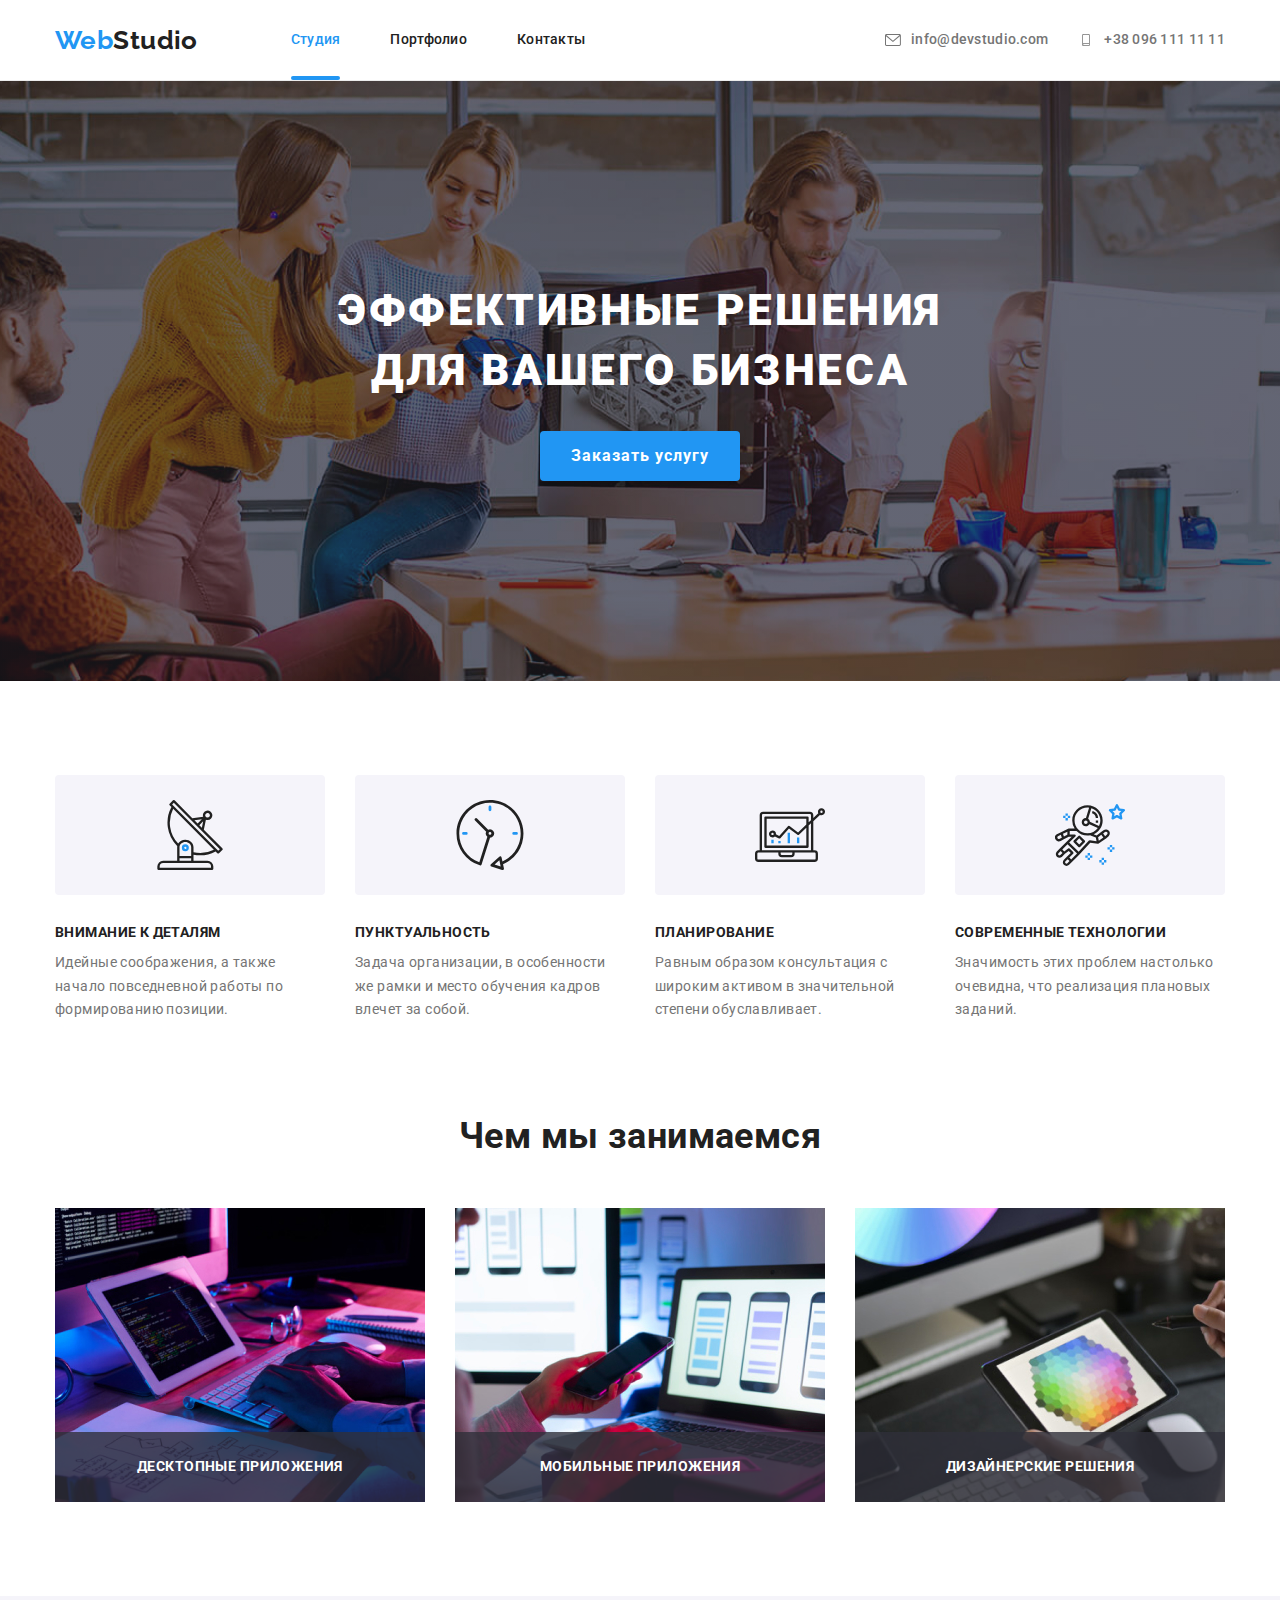
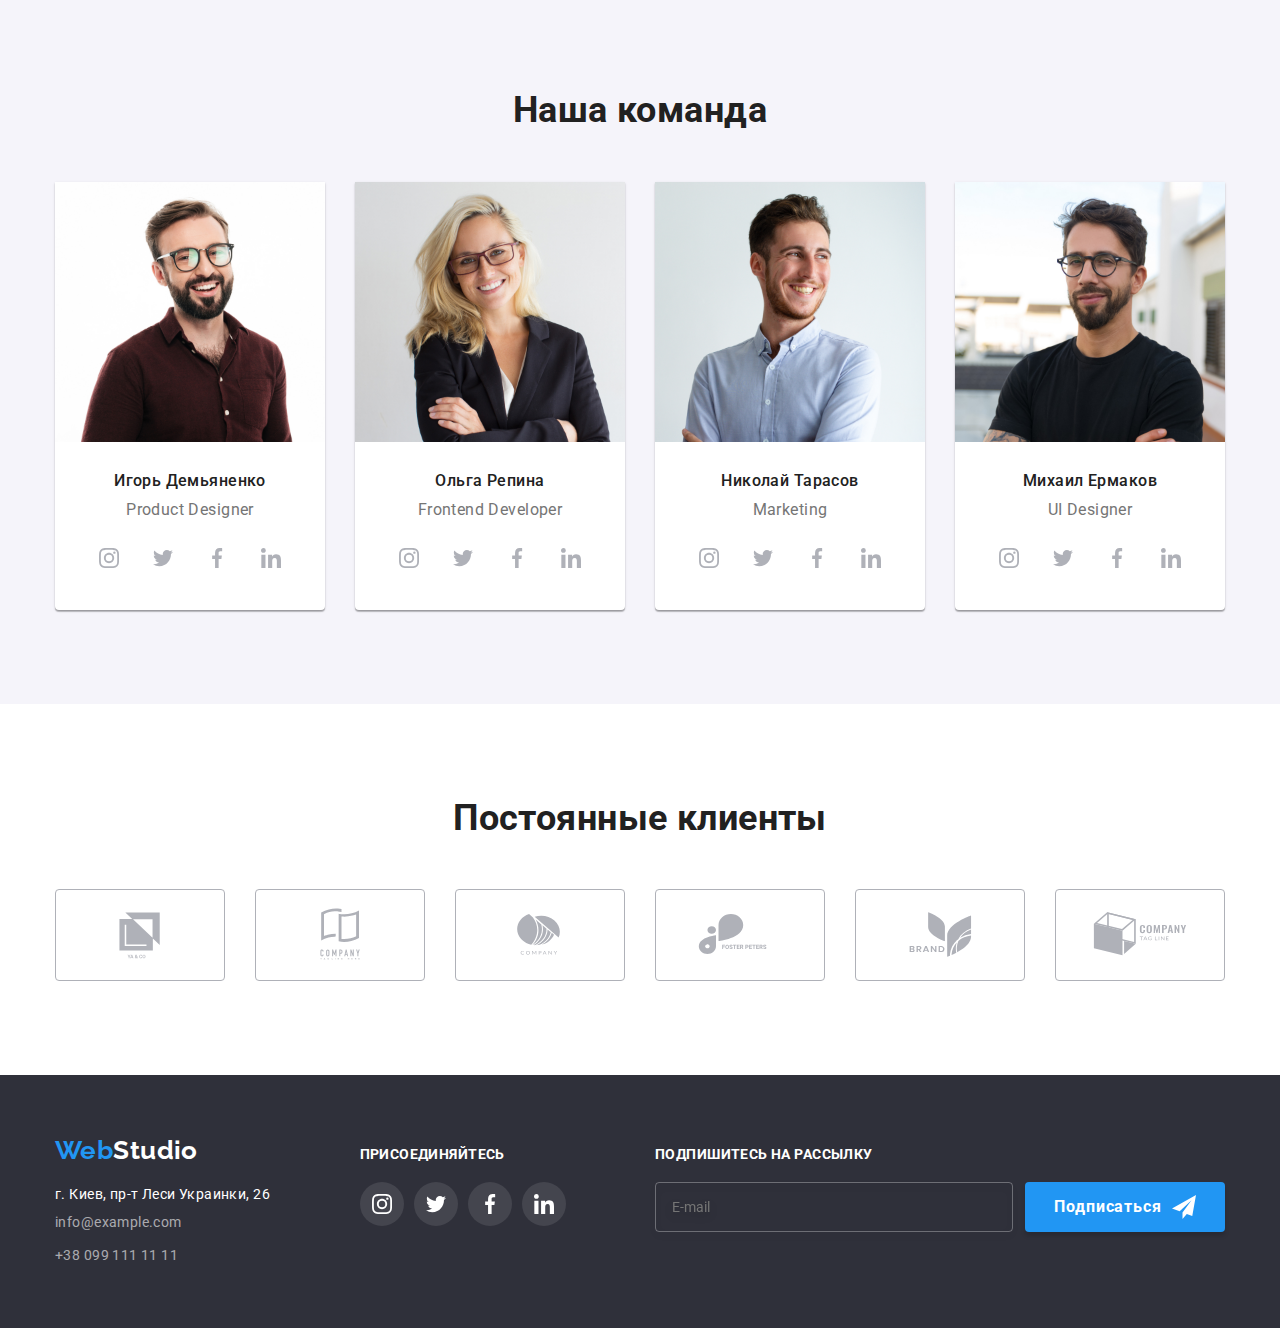
==== index.html @ 0038ec58 "Initial commit" ====
<!DOCTYPE html>
<html lang="ru">

<head>
    <!-- Служебная информация -->
    <meta charset="UTF-8" />
    <meta http-equiv="X-UA-Compatible" content="IE=edge" />
    <meta name="viewport" content="width=device-width, initial-scale=1.0" />
    <title>WebStudio</title>
    <!-- fonts start -->
    <link rel="preconnect" href="https://fonts.googleapis.com">
    <link rel="preconnect" href="https://fonts.gstatic.com" crossorigin>
    <link
        href="https://fonts.googleapis.com/css2?family=Raleway:wght@700&family=Roboto:wght@400;500;700;900&display=swap"
        rel="stylesheet">
    <!-- fonts end -->
    <!-- normalize start -->
    <link rel="stylesheet" href="https://cdn.jsdelivr.net/npm/modern-normalize@1.1.0/modern-normalize.min.css">
    <!-- normalize end -->
    <!-- custom styles start -->
    <link rel="stylesheet" href="./css/main.min.css">
    <!-- custom styles end -->
</head>

<body data-body>
    <!-- Содержание -->
    <header class="header">
        <div class="container header__container">
            <!-- Section Header -->
            <nav class="header__nav">
                <a class="logo logo--header link" href="./index.html"><span class="logo__color">Web</span>Studio</a>
                <ul class="header__list list">
                    <li class="header__item">
                        <a class="header__link link current__link" href="./index.html">Студия</a>
                    </li>
                    <li class="header__item">
                        <a class="header__link link" href="./portfolio.html">Портфолио</a>
                    </li>
                    <li class="header__item">
                        <a class="header__link link" href="">Контакты</a>
                    </li>
                </ul>
            </nav>
            <ul class="contact-header list">
                <li class="contact-header__item">
                    <a class="contact-header__link link" href="mailto:info@devstudio.com"><svg
                            class="contact-header__icon" width="16" height="12">
                            <use href="./images/icons.svg#icon-envelope"></use>
                        </svg>info@devstudio.com</a>
                </li>
                <li class="contact-header__item">

                    <a class="contact-header__link link" href="tel:+380961111111"><svg class="contact-header__icon"
                            width="16" height="12">
                            <use href="./images/icons.svg#icon-smartphone"></use>
                        </svg>+38 096 111 11 11</a>
                </li>
            </ul>
        </div>
    </header>
    <!-- Секция main -->
    <main>

        <!-- Секция orders -->
        <section class="orders">
            <div class="container containers__orders">
                <h1 class="orders__title">Эффективные решения для вашего бизнеса</h1>
                <button data-modal-open class="main__btn" type="button">Заказать услугу</button>
            </div>
        </section>

        <!-- Секция  peculiarities -->
        <section class="peculiarities">
            <div class="container">
                <h2 class="visually-hidden">Особенности</h2>
                <ul class="peculiarities__list list">
                    <li class="peculiarities__item">
                        <div class="peculiarities__icon">
                            <svg width="70" height="70">
                                <use href="./images/icons.svg#icon-antenna"></use>
                            </svg>
                        </div>
                        <h3 class="peculiarities__title">Внимание к деталям</h3>
                        <p class="peculiarities__text">
                            Идейные соображения, а также начало повседневной работы по формированию позиции.
                        </p>
                    </li>
                    <li class="peculiarities__item">
                        <div class="peculiarities__icon">
                            <svg width="70" height="70">
                                <use href="./images/icons.svg#icon-clock"></use>
                            </svg>
                        </div>
                        <h3 class="peculiarities__title">Пунктуальность</h3>
                        <p class="peculiarities__text">
                            Задача организации, в особенности же рамки и место обучения кадров влечет за собой.
                        </p>
                    </li>
                    <li class="peculiarities__item">
                        <div class="peculiarities__icon">
                            <svg width="70" height="70">
                                <use href="./images/icons.svg#icon-diagram"></use>
                            </svg>
                        </div>
                        <h3 class="peculiarities__title">Планирование</h3>
                        <p class="peculiarities__text">
                            Равным образом консультация с широким активом в значительной степени обуславливает.
                        </p>
                    </li>
                    <li class="peculiarities__item">
                        <div class="peculiarities__icon">
                            <svg width="70" height="70">
                                <use href="./images/icons.svg#icon-astronaut"></use>
                            </svg>
                        </div>
                        <h3 class="peculiarities__title">Современные технологии</h3>
                        <p class="peculiarities__text">
                            Значимость этих проблем настолько очевидна, что реализация плановых заданий.
                        </p>
                    </li>
                </ul>
            </div>
        </section>


        <!-- Секция about -->
        <section class="about">
            <div class="container">
                <h2 class="section__title">Чем мы занимаемся</h2>
                <ul class="about__list list card-set">
                    <li class="about__item card-set__item">
                        <img src="./images/our-work/img-1.jpg" alt="Ноутбук" width="370" height="294" />
                        <div class="about__overlay">
                            <p class="about__desk">Десктопные приложения</p>
                        </div>
                    </li>
                    <li class="about__item card-set__item">
                        <img src="./images/our-work/img-2.jpg" alt="Телефон" width="370" height="294" />
                        <div class="about__overlay">
                            <p class="about__desk">Мобильные приложения</p>
                        </div>
                    </li>
                    <li class="about__item card-set__item">
                        <img src="./images/our-work/img-3.jpg" alt="Планшет" width="370" height="294" />
                        <div class="about__overlay">
                            <p class="about__desk">Дизайнерские решения</p>
                        </div>
                    </li>
                </ul>
            </div>
        </section>


        <!-- Секция team -->
        <section class="team">
            <div class="container">
                <h2 class="section__title team__title">Наша команда</h2>
                <ul class="team__list list card-set">
                    <li class="team__item card-set__item">
                        <img src="./images/team/img-1.jpg" alt="Игорь Демьяненко" width="270" height="260" />
                        <div class="team__box">
                            <h3 class="team__name">Игорь Демьяненко</h3>
                            <p class="team__jobtitle">Product Designer</p>
                            <ul class="social list">
                                <li class="social__item">
                                    <a class=" social__link--light link" href="" target="_blank"
                                        rel="noopener noreferrer" aria-label="instagram">
                                        <svg class="social__icon" width="20" height="20">
                                            <use href="./images/icons.svg#icon-instagram"></use>
                                        </svg>
                                    </a>
                                </li>
                                <li>
                                    <a class="social__link--light link" href="" target="_blank"
                                        rel="noopener noreferrer" aria-label="twitter">
                                        <svg class="social__icon" width="20" height="20">
                                            <use href="./images/icons.svg#icon-twitter"></use>
                                        </svg>
                                    </a>
                                </li>
                                <li>
                                    <a class="social__link--light link" href="" target="_blank"
                                        rel="noopener noreferrer" aria-label="facebook">
                                        <svg class="social__icon" width="20" height="20">
                                            <use href="./images/icons.svg#icon-facebook"></use>
                                        </svg>
                                    </a>
                                </li>
                                <li>
                                    <a class="social__link--light link" href="" target="_blank"
                                        rel="noopener noreferrer" aria-label="linkedin">
                                        <svg class="social__icon" width="20" height="20">
                                            <use href="./images/icons.svg#icon-linkedin"></use>
                                        </svg>
                                    </a>
                                </li>
                            </ul>
                        </div>
                    </li>
                    <li class="team__item card-set__item">
                        <img src="./images/team/img-2.jpg" alt="Ольга Репина" width="270" height="260" />
                        <div class="team__box">
                            <h3 class="team__name">Ольга Репина</h3>
                            <p class="team__jobtitle">Frontend Developer</p>
                            <ul class="social list">
                                <li class="social__item">
                                    <a class=" social__link--light link" href="" target="_blank"
                                        rel="noopener noreferrer" aria-label="instagram">
                                        <svg class="social__icon" width="20" height="20">
                                            <use href="./images/icons.svg#icon-instagram"></use>
                                        </svg>
                                    </a>
                                </li>
                                <li>
                                    <a class="social__link--light link" href="" target="_blank"
                                        rel="noopener noreferrer" aria-label="twitter">
                                        <svg class="social__icon" width="20" height="20">
                                            <use href="./images/icons.svg#icon-twitter"></use>
                                        </svg>
                                    </a>
                                </li>
                                <li>
                                    <a class="social__link--light link" href="" target="_blank"
                                        rel="noopener noreferrer" aria-label="facebook">
                                        <svg class="social__icon" width="20" height="20">
                                            <use href="./images/icons.svg#icon-facebook"></use>
                                        </svg>
                                    </a>
                                </li>
                                <li>
                                    <a class="social__link--light link" href="" target="_blank"
                                        rel="noopener noreferrer" aria-label="linkedin">
                                        <svg class="social__icon" width="20" height="20">
                                            <use href="./images/icons.svg#icon-linkedin"></use>
                                        </svg>
                                    </a>
                                </li>
                            </ul>
                        </div>
                    </li>
                    <li class="team__item card-set__item">
                        <img src="./images/team/img-3.jpg" alt="Николай Тарасов" width="270" height="260" />
                        <div class="team__box">
                            <h3 class="team__name">Николай Тарасов</h3>
                            <p class="team__jobtitle">Marketing</p>
                            <ul class="social list">
                                <li class="social__item">
                                    <a class=" social__link--light link" href="" target="_blank"
                                        rel="noopener noreferrer" aria-label="instagram">
                                        <svg class="social__icon" width="20" height="20">
                                            <use href="./images/icons.svg#icon-instagram"></use>
                                        </svg>
                                    </a>
                                </li>
                                <li>
                                    <a class="social__link--light link" href="" target="_blank"
                                        rel="noopener noreferrer" aria-label="twitter">
                                        <svg class="social__icon" width="20" height="20">
                                            <use href="./images/icons.svg#icon-twitter"></use>
                                        </svg>
                                    </a>
                                </li>
                                <li>
                                    <a class="social__link--light link" href="" target="_blank"
                                        rel="noopener noreferrer" aria-label="facebook">
                                        <svg class="social__icon" width="20" height="20">
                                            <use href="./images/icons.svg#icon-facebook"></use>
                                        </svg>
                                    </a>
                                </li>
                                <li>
                                    <a class="social__link--light link" href="" target="_blank"
                                        rel="noopener noreferrer" aria-label="linkedin">
                                        <svg class="social__icon" width="20" height="20">
                                            <use href="./images/icons.svg#icon-linkedin"></use>
                                        </svg>
                                    </a>
                                </li>
                            </ul>
                        </div>
                    </li>
                    <li class="team__item card-set__item">
                        <img src="./images/team/img-4.jpg" alt="Михаил Ермаков" width="270" height="260" />
                        <div class="team__box">
                            <h3 class="team__name">Михаил Ермаков</h3>
                            <p class="team__jobtitle">UI Designer</p>
                            <ul class="social list">
                                <li class="social__item">
                                    <a class=" social__link--light link" href="" target="_blank"
                                        rel="noopener noreferrer" aria-label="instagram">
                                        <svg class="social__icon" width="20" height="20">
                                            <use href="./images/icons.svg#icon-instagram"></use>
                                        </svg>
                                    </a>
                                </li>
                                <li>
                                    <a class="social__link--light link" href="" target="_blank"
                                        rel="noopener noreferrer" aria-label="twitter">
                                        <svg class="social__icon" width="20" height="20">
                                            <use href="./images/icons.svg#icon-twitter"></use>
                                        </svg>
                                    </a>
                                </li>
                                <li>
                                    <a class="social__link--light link" href="" target="_blank"
                                        rel="noopener noreferrer" aria-label="facebook">
                                        <svg class="social__icon" width="20" height="20">
                                            <use href="./images/icons.svg#icon-facebook"></use>
                                        </svg>
                                    </a>
                                </li>
                                <li>
                                    <a class="social__link--light link" href="" target="_blank"
                                        rel="noopener noreferrer" aria-label="linkedin">
                                        <svg class="social__icon" width="20" height="20">
                                            <use href="./images/icons.svg#icon-linkedin"></use>
                                        </svg>
                                    </a>
                                </li>
                            </ul>
                        </div>
                    </li>
                </ul>
            </div>
        </section>

        <!-- Section clients -->
        <section class="clients">
            <div class="container">
                <h2 class="clients__title section__title">Постоянные клиенты</h2>
                <ul class="clients__list list">
                    <li class="clients__item">
                        <a class="clients__link link" href="" target="_blank" rel="noopener noreferrer"><svg
                                class="clients__icon" width="105" height="60">
                                <use href="./images/icons.svg#icon-logo-1"></use>
                            </svg></a>

                    </li>
                    <li class="clients__item">
                        <a class="clients__link link" href="" target="_blank" rel="noopener noreferrer"><svg
                                class="clients__icon" width="105" height="60">
                                <use href="./images/icons.svg#icon-logo-2"></use>
                            </svg></a>

                    </li>
                    <li class="clients__item">
                        <a class="clients__link link" href="" target="_blank" rel="noopener noreferrer"><svg
                                class="clients__icon" width="105" height="60">
                                <use href="./images/icons.svg#icon-logo-3"></use>
                            </svg></a>

                    </li>
                    <li class="clients__item">
                        <a class="clients__link link" href="" target="_blank" rel="noopener noreferrer"><svg
                                class="clients__icon" width="105" height="60">
                                <use href="./images/icons.svg#icon-logo-4"></use>
                            </svg></a>

                    </li>
                    <li class="clients__item">
                        <a class="clients__link link" href="" target="_blank" rel="noopener noreferrer"><svg
                                class="clients__icon" width="105" height="60">
                                <use href="./images/icons.svg#icon-logo-5"></use>
                            </svg></a>

                    </li>
                    <li class="clients__item">
                        <a class="clients__link link" href="" target="_blank" rel="noopener noreferrer"><svg
                                class="clients__icon" width="105" height="60">
                                <use href="./images/icons.svg#icon-logo-6"></use>
                            </svg></a>

                    </li>
                </ul>
            </div>
        </section>

    </main>

    <!-- Секция footer -->
    <footer class="footer">
        <div class="container footer-list">
            <div class="footer__item">
                <a class="logo logo--footer link" href="./index.html"><span class="logo__color">Web</span>Studio</a>
                <address>
                    <ul class="contacts-footer list">
                        <li class="contacts-footer__item">
                            <a class="contacts-footer__adress link" href="https://goo.gl/maps/JT7rUwHt8HWeVjt79"
                                target="_blank" rel="noopener noreferrer">г.
                                Киев, пр-т Леси
                                Украинки, 26</a>
                        </li>
                        <li class="contacts-footer__item">
                            <a class="contacts-footer__link link" href="mailto:info@example.com">info@example.com</a>
                        </li>
                        <li class="contacts-footer__item">
                            <a class="contacts-footer__link link" href="tel:+380991111111">+38 099 111 11 11</a>
                        </li>
                    </ul>
                </address>
            </div>
            <div class="connect">
                <h2 class="footer__title">присоединяйтесь</h2>
                <ul class="social list">
                    <li class="social__item">
                        <a class="social__link--dark link" href="" target="_blank" rel="noopener noreferrer"
                            aria-label="instagram">
                            <svg class="social__icon" width="20" height="20">
                                <use href="./images/icons.svg#icon-instagram"></use>
                            </svg>
                        </a>
                    </li>
                    <li class="social__item">
                        <a class="social__link--dark link" href="" target="_blank" rel="noopener noreferrer"
                            aria-label="instagram">
                            <svg class="social__icon" width="20" height="20">
                                <use href="./images/icons.svg#icon-twitter"></use>
                            </svg>
                        </a>
                    </li>
                    <li class="social__item">
                        <a class="social__link--dark link" href="" target="_blank" rel="noopener noreferrer"
                            aria-label="instagram">
                            <svg class="social__icon" width="20" height="20">
                                <use href="./images/icons.svg#icon-facebook"></use>
                            </svg>
                        </a>
                    </li>
                    <li class="social__item">
                        <a class="social__link--dark link" href="" target="_blank" rel="noopener noreferrer"
                            aria-label="instagram">
                            <svg class="social__icon" width="20" height="20">
                                <use href="./images/icons.svg#icon-linkedin"></use>
                            </svg>
                        </a>
                    </li>
                </ul>
            </div>
            <div class="subscription">
                <h2 class="footer__title">Подпишитесь на рассылку</h2>
                <form class="subscription__item">
                    <input class="subscription__mail" type="email" name="email" placeholder="E-mail" />
                    <button class="main__btn" type="submit">Подписаться
                        <svg class="social__icon" width="24" height="24">
                            <use href="./images/icons.svg#icon-tg"></use>
                        </svg>
                    </button>
                </form>
            </div>
        </div>
    </footer>

    <!-- Modal window -->
    <div class="backdrop is-hidden" data-modal>
        <div class="modal">
            <button class="modal__btn--close" type="button" data-modal-close>
                <svg width="11" height="11">
                    <use href="./images/icons.svg#icon-close-black"></use>
                </svg>
            </button>
            <div class="modal__registr">
                <strong class="modal__strong">Оставьте свои данные, мы вам перезвоним</strong>
                <form class="modal__form">
                    <label class="modal__label">
                        <span class="modal__text">Имя</span>
                        <input class="modal__input" type=" text" name="username">
                        <svg class="modal__icon" width="18" height="18">
                            <use href="./images/icons.svg#icon-modal-person"></use>
                        </svg>
                    </label>
                    <label class="modal__label">
                        <span class="modal__text">Телефон</span>
                        <input class="modal__input" type="tel" name="phone_number" />
                        <svg class="modal__icon" width="18" height="18">
                            <use href="./images/icons.svg#icon-modal-tel"></use>
                        </svg>
                    </label>
                    <label class="modal__label">
                        <span class="modal__text">Почта</span>
                        <input class="modal__input" type="email" name="mail">
                        <svg class="modal__icon" width="18" height="18">
                            <use href="./images/icons.svg#icon-modal-email"></use>
                        </svg>
                    </label>
                    <label class="modal__label ">
                        <span class="modal__text">Комментарий</span>
                        <textarea class="modal__textarea" name="feedback" rows="7"
                            placeholder="Введите текст"></textarea>
                    </label>
                    <label class="checkbox">
                        <input class="checkbox__item visually-hidden" type="checkbox" name="user-agreement">
                        <span class="checkbox__custom">
                            <svg class="checkbox__icon" width="11" height="8">
                                <use href="./images/icons.svg#icon-check"></use>
                            </svg>
                        </span>
                        <span class="checkbox__text">Соглашаюсь с рассылкой и принимаю <a class="checkbox-agreement"
                                href="">Условия
                                договора</a></span>
                    </label>
                    <button class="main__btn--send main__btn" type="submit">Отправить</button>
                </form>

            </div>
        </div>


    </div>
    <script src="./js/modal.js"></script>
</body>

</html>
---- css/main.min.css ----
:root{--main-font: "Roboto";--secondary-font: "Raleway";--accent-txt-cl: #2196f3;--main-light-theme: #212121;--second-light-theme: #757575;--main-dark-theme: #ffffff;--btn-change: #188ce8;--bg-buttons: #afb1b8;--items: 3;--indent: 30px;--anim-slow: 250ms cubic-bezier(0.4, 0, 0.2, 1)}.projects,.clients,.team,.about,.peculiarities,.orders{padding:94px 0}body{font-family:var(--main-font),sans-serif;font-size:14px;color:var(--main-light-theme);background-color:var(--main-dark-theme);letter-spacing:.03em}body.no-scroll{overflow:hidden}h1,h2,h3,h4,p{margin:0}img{display:block;max-width:100%;height:auto}.link{text-decoration:none;color:currentColor}.list{list-style:none;margin:0;padding:0}.card-set{display:-webkit-box;display:-ms-flexbox;display:flex;-ms-flex-wrap:wrap;flex-wrap:wrap;margin:calc(-1*var(--indent)/2)}.card-set__item{-ms-flex-preferred-size:calc(100% - var(--indent) * var(--items))/var(--items);flex-basis:calc(100% - var(--indent) * var(--items))/var(--items);margin:calc(var(--indent)/2)}.section{padding:94px 0}.container{width:1200px;padding-left:15px;padding-right:15px;margin-right:auto;margin-left:auto}.main__btn{display:-webkit-box;display:-ms-flexbox;display:flex;-webkit-box-align:center;-ms-flex-align:center;align-items:center;-webkit-box-pack:center;-ms-flex-pack:center;justify-content:center;gap:10px;width:200px;height:50px;font-weight:700;font-size:16px;line-height:1.88;letter-spacing:.06em;color:var(--main-dark-theme);background-color:var(--accent-txt-cl);-webkit-box-shadow:0px 4px 4px rgba(0,0,0,.15);box-shadow:0px 4px 4px rgba(0,0,0,.15);border-radius:4px;cursor:pointer;border:none;-webkit-transition:background-color var(--anim-slow);transition:background-color var(--anim-slow)}.main__btn:hover,.main__btn:focus{background-color:var(--btn-change)}.main__btn--send{margin-left:auto;margin-right:auto}.modal__btn--close{position:absolute;display:-webkit-box;display:-ms-flexbox;display:flex;-webkit-box-align:center;-ms-flex-align:center;align-items:center;-webkit-box-pack:center;-ms-flex-pack:center;justify-content:center;top:8px;right:8px;width:30px;height:30px;border-radius:50%;border:1px solid rgba(0,0,0,.1);background-color:var(--main-dark-theme);cursor:pointer}.modal__btn--close:hover,.modal__btn--close:focus{fill:var(--btn-change)}.buttons__list{display:-webkit-box;display:-ms-flexbox;display:flex;-webkit-box-pack:center;-ms-flex-pack:center;justify-content:center;margin-bottom:50px}.buttons__item{margin-right:8px}.filters__btn{font-family:inherit;font-weight:500;font-size:16px;line-height:1.62;text-align:center;color:var(--main-light-theme);background-color:#f5f4fa;border-radius:4px;border:none;cursor:pointer;padding:6px 22px;-webkit-transition:color var(--anim-slow),background-color var(--anim-slow),drop-shadow var(--anim-slow);transition:color var(--anim-slow),background-color var(--anim-slow),drop-shadow var(--anim-slow)}.filters__btn:active{background-color:var(--main-dark-theme)}.filters__btn:hover,.filters__btn:focus{color:var(--main-dark-theme);background-color:var(--accent-txt-cl);-webkit-filter:drop-shadow(0px 4px 4px rgba(0, 0, 0, 0.25));filter:drop-shadow(0px 4px 4px rgba(0, 0, 0, 0.25))}.filters__btn.active{color:var(--main-dark-theme);background-color:var(--accent-txt-cl);-webkit-filter:drop-shadow(0px 4px 4px rgba(0, 0, 0, 0.25));filter:drop-shadow(0px 4px 4px rgba(0, 0, 0, 0.25))}.filters__btn:current{color:var(--main-dark-theme)}.social{display:-webkit-box;display:-ms-flexbox;display:flex;-webkit-box-align:center;-ms-flex-align:center;align-items:center;-webkit-box-pack:center;-ms-flex-pack:center;justify-content:center;gap:10px}.social__link--light{display:-webkit-box;display:-ms-flexbox;display:flex;-webkit-box-align:center;-ms-flex-align:center;align-items:center;-webkit-box-pack:center;-ms-flex-pack:center;justify-content:center;width:44px;height:44px;background-color:var(--main-dark-theme);border-radius:50%;color:var(--bg-buttons);-webkit-transition:color var(--anim-slow),background-color var(--anim-slow);transition:color var(--anim-slow),background-color var(--anim-slow)}.social__link--dark{display:-webkit-box;display:-ms-flexbox;display:flex;-webkit-box-align:center;-ms-flex-align:center;align-items:center;-webkit-box-pack:center;-ms-flex-pack:center;justify-content:center;width:44px;height:44px;background-color:rgba(255,255,255,.1);border-radius:50%;color:var(--main-dark-theme);-webkit-transition:background-color var(--anim-slow);transition:background-color var(--anim-slow)}.social__link--light:hover,.social__link--light:focus{color:var(--main-dark-theme);background-color:var(--btn-change)}.social__link--dark:hover,.social__link--dark:focus{background-color:var(--btn-change)}.social__icon{fill:currentColor}.section__title{font-size:36px;line-height:1.16;text-align:center;color:var(--main-light-theme);margin-bottom:50px}.visually-hidden{position:absolute;width:1px;height:1px;margin:-1px;border:0;padding:0;white-space:nowrap;-webkit-clip-path:inset(100%);clip-path:inset(100%);clip:rect(0 0 0 0);overflow:hidden}.logo{font-family:var(--secondary-font);font-weight:700;font-size:26px;line-height:1.19}.logo--header{color:var(--main-light-theme);margin-right:93px}.logo--footer{color:var(--main-dark-theme);margin-bottom:20px;display:block}.logo__color{color:var(--accent-txt-cl)}.backdrop{position:fixed;top:0;left:0;width:100%;height:100%;background-color:rgba(0,0,0,.2);opacity:1;visibility:visible;pointer-events:initial;-webkit-transition:opacity var(--anim-slow),visibility var(--anim-slow);transition:opacity var(--anim-slow),visibility var(--anim-slow)}.backdrop.is-hidden{opacity:0;visibility:hidden;pointer-events:none}.modal{position:absolute;top:50%;left:50%;-webkit-transform:translate(-50%, -50%);transform:translate(-50%, -50%);width:528px;height:581px;padding:40px 40px;background-color:var(--main-dark-theme);-webkit-box-shadow:0px 1px 3px rgba(0,0,0,.12),0px 1px 1px rgba(0,0,0,.14),0px 2px 1px rgba(0,0,0,.2);box-shadow:0px 1px 3px rgba(0,0,0,.12),0px 1px 1px rgba(0,0,0,.14),0px 2px 1px rgba(0,0,0,.2);border-radius:4px}.modal__strong{font-weight:700;font-size:20px;line-height:23px;text-align:center;color:var(--main-light-theme);margin-bottom:12px}.modal__registr{display:-webkit-box;display:-ms-flexbox;display:flex;-webkit-box-orient:vertical;-webkit-box-direction:normal;-ms-flex-direction:column;flex-direction:column}.modal__label{display:-webkit-box;display:-ms-flexbox;display:flex;-webkit-box-orient:vertical;-webkit-box-direction:normal;-ms-flex-direction:column;flex-direction:column;gap:4px}.modal__label:not(:last-child){margin-bottom:10px}.modal__text{font-size:12px;line-height:1.1666666667;letter-spacing:.01em;color:#757575}.modal__input{position:relative;border:1px solid rgba(33,33,33,.2);border-radius:4px;height:40px;padding-left:42px;cursor:pointer}.modal__input:focus,.modal__textarea:focus{outline:1px solid var(--btn-change)}.modal__input:focus+.modal__icon{fill:var(--btn-change)}.modal__icon{position:absolute;margin-top:29px;margin-left:12px}.modal__textarea{padding:12px 16px;font-weight:400;font-size:12px;line-height:1.1666666667;letter-spacing:.01em;border:1px solid rgba(33,33,33,.2);border-radius:4px;resize:none;cursor:pointer}.modal__textarea::-webkit-input-placeholder{color:rgba(117,117,117,.5)}.modal__textarea::-moz-placeholder{color:rgba(117,117,117,.5)}.modal__textarea:-ms-input-placeholder{color:rgba(117,117,117,.5)}.modal__textarea::-ms-input-placeholder{color:rgba(117,117,117,.5)}.modal__textarea::placeholder{color:rgba(117,117,117,.5)}.checkbox{display:-webkit-box;display:-ms-flexbox;display:flex;-webkit-box-align:center;-ms-flex-align:center;align-items:center;-webkit-box-pack:center;-ms-flex-pack:center;justify-content:center;gap:7px;margin-bottom:30px;cursor:pointer}.checkbox__item:checked+.checkbox__custom{background-color:var(--btn-change);background:#2196f3;border:2px solid #2196f3;-webkit-transition:background-color var(--anim-slow);transition:background-color var(--anim-slow)}.checkbox__custom{display:-webkit-inline-box;display:-ms-inline-flexbox;display:inline-flex;-webkit-box-align:center;-ms-flex-align:center;align-items:center;-webkit-box-pack:center;-ms-flex-pack:center;justify-content:center;width:16px;height:15px;border:2px solid #212121;border-radius:2px}.checkbox__icon{fill:var(--main-dark-theme)}.checkbox__text{font-size:14px;line-height:1.71;color:var(--second-light-theme)}.checkbox-agreement{color:var(--accent-txt-cl)}.header{-webkit-box-sizing:border-box;box-sizing:border-box;border-bottom:1px solid #ececec}.header__nav{display:-webkit-box;display:-ms-flexbox;display:flex;-webkit-box-align:center;-ms-flex-align:center;align-items:center}.header__list{display:-webkit-box;display:-ms-flexbox;display:flex}.header__container{display:-webkit-box;display:-ms-flexbox;display:flex;-webkit-box-align:center;-ms-flex-align:center;align-items:center}.header__item:not(:last-child){margin-right:50px}.header__link{display:block;padding-top:32px;padding-bottom:32px;font-weight:500;font-size:14px;line-height:1.14;letter-spacing:.02em;color:var(--main-light-theme);-webkit-transition:color var(--anim-slow);transition:color var(--anim-slow)}.header__link:hover,.header__link:focus{color:var(--accent-txt-cl)}.current__link{position:relative;display:-webkit-box;display:-ms-flexbox;display:flex;-webkit-box-align:center;-ms-flex-align:center;align-items:center;color:var(--accent-txt-cl)}.current__link::after{content:"";position:absolute;bottom:0;left:0;width:100%;height:4px;display:inline-block;margin-right:10px;color:var(--accent-txt-cl);background-color:var(--accent-txt-cl);border-radius:2px}.contact-header{display:-webkit-box;display:-ms-flexbox;display:flex;margin-left:auto}.contact-header__item{font-weight:500;font-size:14px;line-height:1.14;letter-spacing:.02em}.contact-header__item:not(:last-child){margin-right:30px}.contact-header__link{display:-webkit-box;display:-ms-flexbox;display:flex;-webkit-box-align:center;-ms-flex-align:center;align-items:center;color:var(--second-light-theme);-webkit-transition:color var(--anim-slow);transition:color var(--anim-slow)}.contact-header__link:hover,.contact-header__link:focus{color:var(--accent-txt-cl)}.contact-header__icon{fill:currentColor;margin-right:10px}.orders{max-width:1600px;margin-left:auto;margin-right:auto;background-image:-webkit-gradient(linear, left top, right top, from(rgba(47, 48, 58, 0.4)), to(rgba(47, 48, 58, 0.4))),url(../images/orders/orders-bg.jpg);background-image:linear-gradient(to right, rgba(47, 48, 58, 0.4), rgba(47, 48, 58, 0.4)),url(../images/orders/orders-bg.jpg);background-repeat:no-repeat;background-position:center;background-size:cover;background-color:rgba(47,48,58,.4);padding:200px 0;text-align:center}.orders__title{width:696px;margin-bottom:30px;margin-right:auto;margin-left:auto;font-weight:900;font-size:44px;line-height:1.36;text-align:center;letter-spacing:.06em;text-transform:uppercase;color:var(--main-dark-theme)}.containers__orders{display:-webkit-box;display:-ms-flexbox;display:flex;-webkit-box-orient:vertical;-webkit-box-direction:normal;-ms-flex-direction:column;flex-direction:column;-webkit-box-align:center;-ms-flex-align:center;align-items:center}.peculiarities__list{display:-webkit-box;display:-ms-flexbox;display:flex;-webkit-box-align:center;-ms-flex-align:center;align-items:center}.peculiarities__item{width:270px}.peculiarities__item:not(:last-child){margin-right:30px}.peculiarities__icon{display:-webkit-box;display:-ms-flexbox;display:flex;-webkit-box-align:center;-ms-flex-align:center;align-items:center;-webkit-box-pack:center;-ms-flex-pack:center;justify-content:center;margin-bottom:30px;height:120px;background-color:#f5f4fa;border-radius:4px}.peculiarities__title{margin-bottom:10px;font-weight:700;font-size:14px;line-height:1.14;text-transform:uppercase;color:var(--main-light-theme)}.peculiarities__text{font-size:14px;line-height:1.71;color:var(--second-light-theme)}.about{padding-top:0}.about__item{position:relative}.about__overlay{width:100%;position:absolute;bottom:0;left:0;display:-webkit-box;display:-ms-flexbox;display:flex;-webkit-box-pack:center;-ms-flex-pack:center;justify-content:center;background-color:rgba(47,48,58,.8)}.about__desk{padding:27px 82px;font-weight:700;line-height:1.14;text-transform:uppercase;color:var(--main-dark-theme)}.team{background-color:#f5f4fa}.team__title{margin-bottom:50px}.team__item{background-color:var(--main-dark-theme);-webkit-box-shadow:0px 1px 3px rgba(0,0,0,.12),0px 1px 1px rgba(0,0,0,.14),0px 2px 1px rgba(0,0,0,.2);box-shadow:0px 1px 3px rgba(0,0,0,.12),0px 1px 1px rgba(0,0,0,.14),0px 2px 1px rgba(0,0,0,.2);border-radius:0px 0px 4px 4px}.team__box{padding:30px 0}.team__name{font-weight:500;font-size:16px;line-height:1.18;text-align:center;color:var(--main-light-theme);margin-bottom:10px}.team__jobtitle{font-size:16px;line-height:1.18;text-align:center;color:var(--second-light-theme);margin-bottom:16px}.clients__title{margin-bottom:50px}.clients__list{display:-webkit-box;display:-ms-flexbox;display:flex;-webkit-box-align:center;-ms-flex-align:center;align-items:center;-webkit-box-pack:center;-ms-flex-pack:center;justify-content:center;gap:30px}.clients__link{display:-webkit-box;display:-ms-flexbox;display:flex;-webkit-box-align:center;-ms-flex-align:center;align-items:center;-webkit-box-pack:center;-ms-flex-pack:center;justify-content:center;-webkit-box-sizing:border-box;box-sizing:border-box;width:170px;height:92px;left:415px;top:2493px;border:1px solid var(--bg-buttons);border-radius:4px;color:var(--bg-buttons);-webkit-transition:color var(--anim-slow),border var(--anim-slow);transition:color var(--anim-slow),border var(--anim-slow)}.clients__link:hover,.clients__link:focus{color:var(--btn-change);border:1px solid var(--btn-change)}.clients__icon{fill:currentColor}.footer{padding:60px 0;background-color:#2f303a}.footer__title{font-weight:700;font-size:14px;line-height:16px;letter-spacing:.03em;text-transform:uppercase;color:var(--main-dark-theme);margin-bottom:20px}.footer-list{display:-webkit-box;display:-ms-flexbox;display:flex;-webkit-box-align:baseline;-ms-flex-align:baseline;align-items:baseline;-webkit-box-pack:justify;-ms-flex-pack:justify;justify-content:space-between;gap:70px}.contacts-footer__adress{font-style:normal;font-weight:400;font-size:14px;line-height:1.71px;color:var(--main-dark-theme)}.contacts-footer__item:not(:last-child){margin-bottom:9px}.contacts-footer__link{font-style:normal;font-size:14px;line-height:1.71;color:rgba(255,255,255,.6);-webkit-transition:color var(--anim-slow);transition:color var(--anim-slow)}.contacts-footer__link:hover,.contacts-footer__link:focus{color:var(--accent-txt-cl)}.subscription{width:570px;height:86px}.subscription__item{display:-webkit-box;display:-ms-flexbox;display:flex;-webkit-box-align:center;-ms-flex-align:center;align-items:center;-webkit-box-pack:center;-ms-flex-pack:center;justify-content:center;gap:12px}.subscription__mail{width:358px;height:50px;padding-left:16px;color:var(--main-dark-theme);border:1px solid rgba(255,255,255,.3);-webkit-filter:drop-shadow(0px 4px 4px rgba(0, 0, 0, 0.15));filter:drop-shadow(0px 4px 4px rgba(0, 0, 0, 0.15));border-radius:4px;background-color:rgba(0,0,0,0);cursor:pointer}.projects__list{display:-webkit-box;display:-ms-flexbox;display:flex;-ms-flex-wrap:wrap;flex-wrap:wrap;margin-bottom:-30px;margin-right:-30px}.projects__item{margin-bottom:30px;margin-right:30px;width:calc((100% - 90px)/3);-webkit-box-sizing:border-box;box-sizing:border-box;border:1px solid #eee}.projects__link{display:block;-webkit-transition:-webkit-box-shadow var(--anim-slow);transition:-webkit-box-shadow var(--anim-slow);transition:box-shadow var(--anim-slow);transition:box-shadow var(--anim-slow), -webkit-box-shadow var(--anim-slow)}.projects__link:hover .projects__desk{-webkit-transform:translateY(0);transform:translateY(0)}.projects__link:hover,.projects__link:focus{-webkit-box-shadow:0px 1px 1px rgba(0,0,0,.12),0px 4px 4px rgba(0,0,0,.06),1px 4px 6px rgba(0,0,0,.16);box-shadow:0px 1px 1px rgba(0,0,0,.12),0px 4px 4px rgba(0,0,0,.06),1px 4px 6px rgba(0,0,0,.16)}.projects__overlay{position:relative;overflow:hidden}.projects__desk{position:absolute;padding:63px 24px;font-weight:400;font-size:18px;line-height:1.56;color:var(--main-dark-theme);top:0;left:0;width:100%;display:-webkit-box;display:-ms-flexbox;display:flex;-webkit-box-align:center;-ms-flex-align:center;align-items:center;-webkit-box-pack:center;-ms-flex-pack:center;justify-content:center;background-color:rgba(33,150,243,.9);-webkit-transform:translateY(100%);transform:translateY(100%);-webkit-transition:-webkit-transform var(--anim-slow);transition:-webkit-transform var(--anim-slow);transition:transform var(--anim-slow);transition:transform var(--anim-slow), -webkit-transform var(--anim-slow)}.projects__box-down{padding:20px 24px}.projects__name{width:322px;font-size:18px;line-height:2;letter-spacing:.06em;color:var(--main-light-theme);margin-bottom:4px}.projects__status{width:322px;font-size:16px;line-height:1.88;color:var(--second-light-theme)}/*# sourceMappingURL=main.min.css.map */
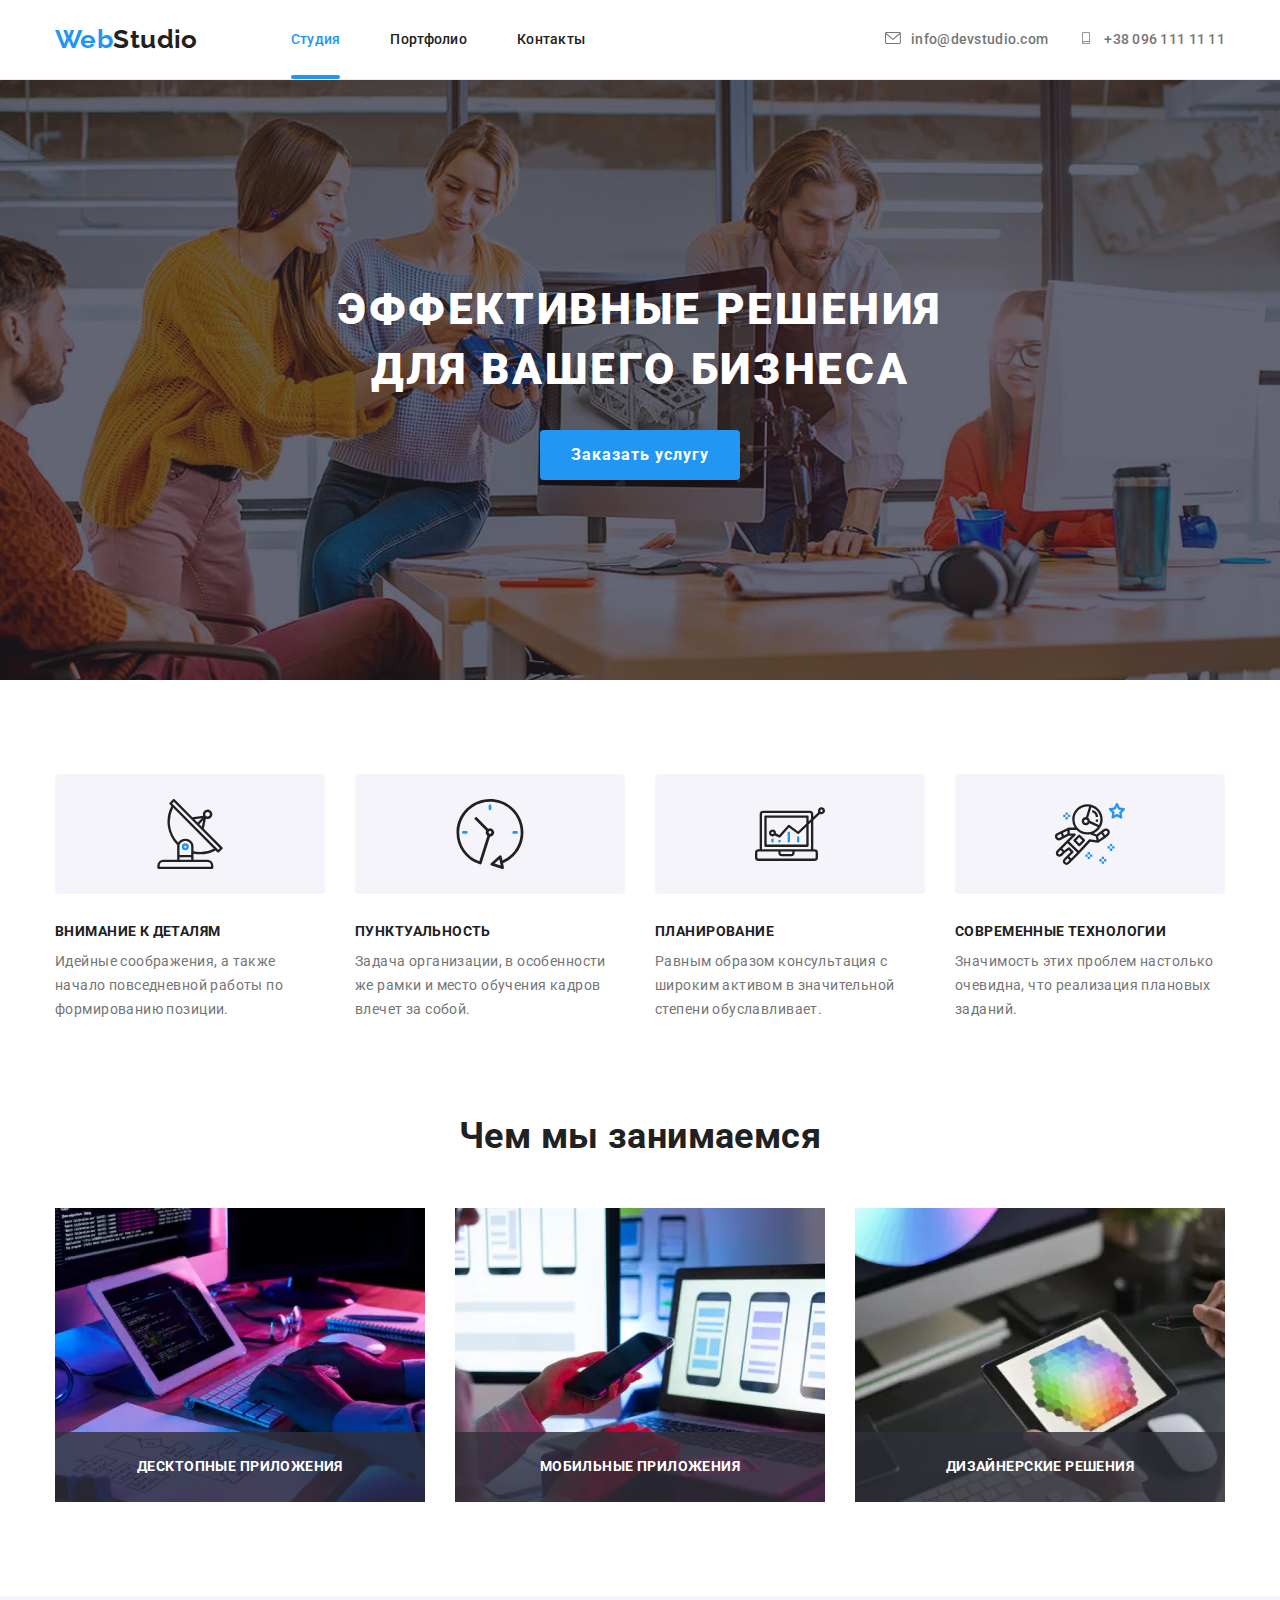
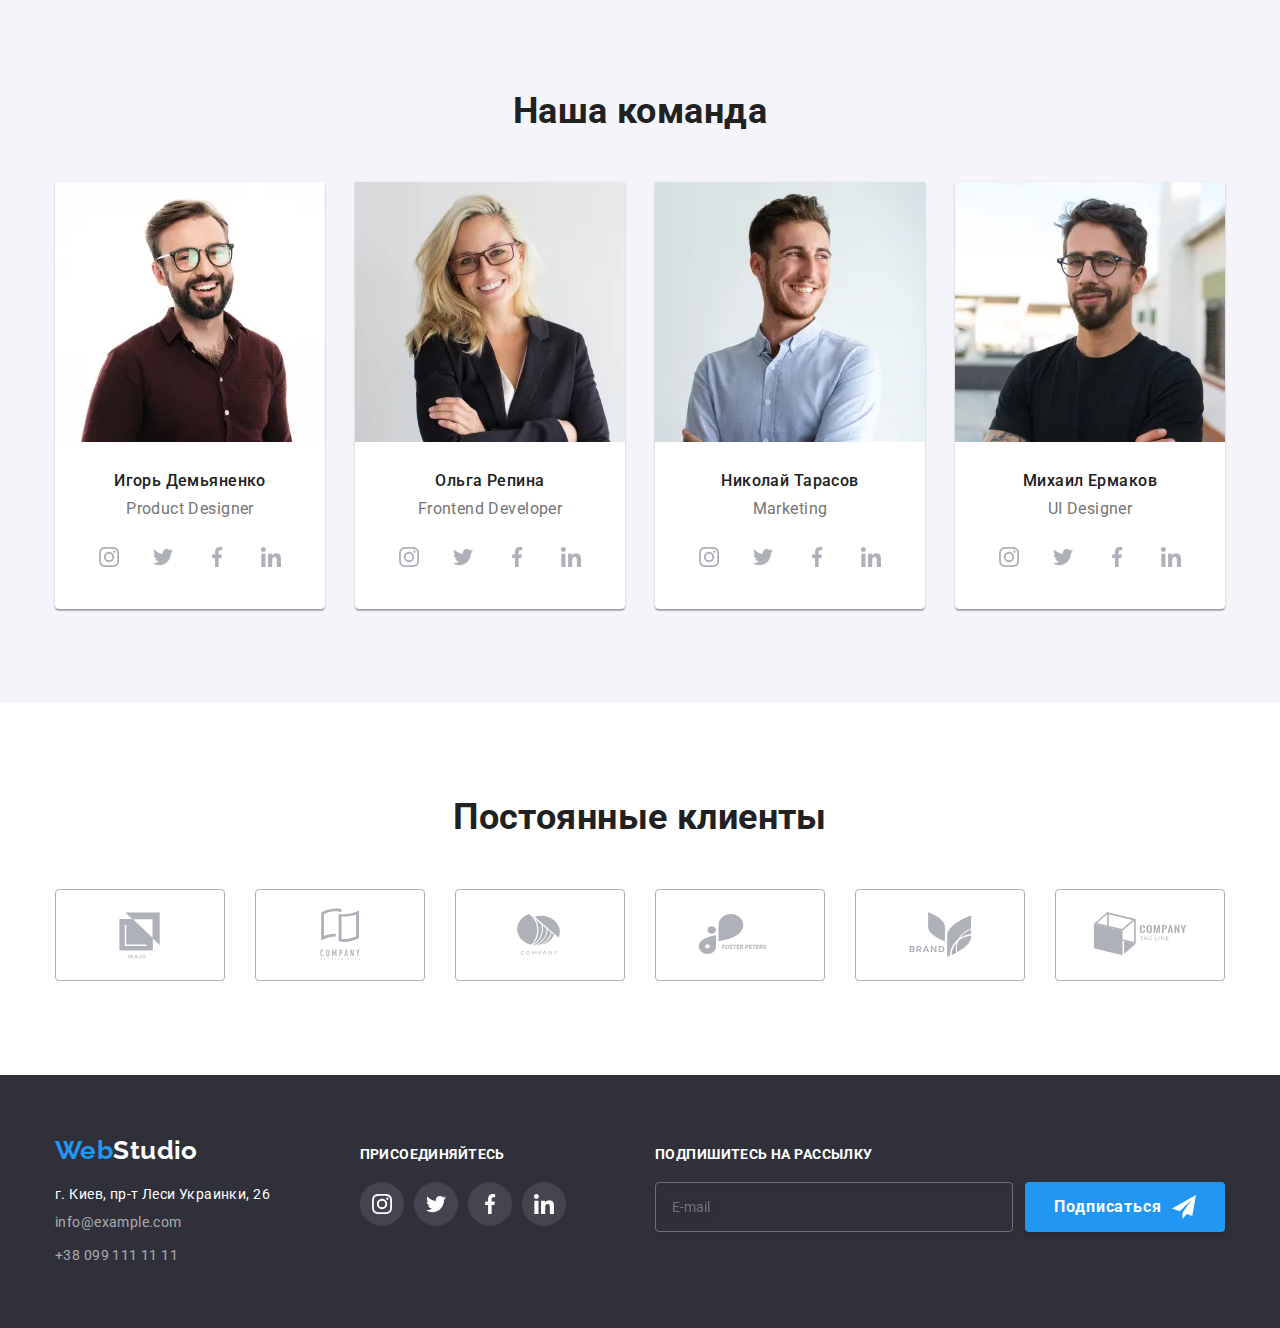
==== commit 4c02238b: "add first changes" ====
--- a/index.html
+++ b/index.html
@@ -23,12 +23,42 @@
 </head>
 
 <body data-body>
-    <!-- Содержание -->
+    <!-- Section Header -->
     <header class="header">
         <div class="container header__container">
-            <!-- Section Header -->
+            <a class="logo logo--header link" href="./index.html"><span class="logo__color">Web</span>Studio</a>
+            <button class="mobile-menu__btn" type="button" data-menu-button>
+                <svg class="mobile-menu__icon" width="40" height="40">
+                    <use class="mobile-menu__burger" href="./images/icons.svg#burger-menu"></use>
+                    <use class="mobile-menu__close" href="./images/icons.svg#burger-menu-close"></use>
+                </svg>
+            </button>
+
+            <div class="mobile-menu" data-menu>
+                <ul class="mobile-menu__nav list">
+                    <li class="mobile-menu__nav-item"><a class="link current" href="./index.html">Студия</a></li>
+                    <li class="mobile-menu__nav-item"><a class="link" href="./portfolio.html">Портфолио</a></li>
+                    <li class="mobile-menu__nav-item"><a class="link" href="">Контакты</a></li>
+                </ul>
+                <ul class="mobile-menu__contacts list">
+                    <li class="mobile-menu__contacts-tel"><a class="link" href="">+38 096 111 11 11</a></li>
+                    <li class="mobile-menu__contacts-email"><a class="link" href="">info@devstudio.com</a></li>
+                </ul>
+                <ul class="mobile-menu__socials list">
+                    <li class="mobile-menu__socials-item"><a class="mobile-menu__socials-link link"
+                            href="">Instagram</a></li>
+                    <li class="mobile-menu__socials-item"><a class="mobile-menu__socials-link link" href="">Twitter</a>
+                    </li>
+                    <li class="mobile-menu__socials-item"><a class="mobile-menu__socials-link link" href="">Facebook</a>
+                    </li>
+                    <li class="mobile-menu__socials-item"><a class="mobile-menu__socials-link link" href="">LinkedIn</a>
+                    </li>
+                </ul>
+            </div>
+
+
             <nav class="header__nav">
-                <a class="logo logo--header link" href="./index.html"><span class="logo__color">Web</span>Studio</a>
+
                 <ul class="header__list list">
                     <li class="header__item">
                         <a class="header__link link current__link" href="./index.html">Студия</a>
@@ -73,8 +103,8 @@
         <section class="peculiarities">
             <div class="container">
                 <h2 class="visually-hidden">Особенности</h2>
-                <ul class="peculiarities__list list">
-                    <li class="peculiarities__item">
+                <ul class="peculiarities__list list card-set">
+                    <li class="peculiarities__item card-set__item">
                         <div class="peculiarities__icon">
                             <svg width="70" height="70">
                                 <use href="./images/icons.svg#icon-antenna"></use>
@@ -85,7 +115,7 @@
                             Идейные соображения, а также начало повседневной работы по формированию позиции.
                         </p>
                     </li>
-                    <li class="peculiarities__item">
+                    <li class="peculiarities__item card-set__item">
                         <div class="peculiarities__icon">
                             <svg width="70" height="70">
                                 <use href="./images/icons.svg#icon-clock"></use>
@@ -96,7 +126,7 @@
                             Задача организации, в особенности же рамки и место обучения кадров влечет за собой.
                         </p>
                     </li>
-                    <li class="peculiarities__item">
+                    <li class="peculiarities__item card-set__item">
                         <div class="peculiarities__icon">
                             <svg width="70" height="70">
                                 <use href="./images/icons.svg#icon-diagram"></use>
@@ -107,7 +137,7 @@
                             Равным образом консультация с широким активом в значительной степени обуславливает.
                         </p>
                     </li>
-                    <li class="peculiarities__item">
+                    <li class="peculiarities__item card-set__item">
                         <div class="peculiarities__icon">
                             <svg width="70" height="70">
                                 <use href="./images/icons.svg#icon-astronaut"></use>
@@ -129,19 +159,36 @@
                 <h2 class="section__title">Чем мы занимаемся</h2>
                 <ul class="about__list list card-set">
                     <li class="about__item card-set__item">
-                        <img src="./images/our-work/img-1.jpg" alt="Ноутбук" width="370" height="294" />
+                        <picture>
+                            <source media="(min-width: 1200px)"
+                                srcset="./images/our-work/our-work-1-l.webp 1x, ./images/our-work/our-work-1-l@2x.webp 2x"
+                                type="image/webp">
+                            <img src="./images/our-work/our-work-1-l.webp" alt="Ноутбук" width="370" height="294" />
+                        </picture>
                         <div class="about__overlay">
                             <p class="about__desk">Десктопные приложения</p>
                         </div>
                     </li>
                     <li class="about__item card-set__item">
-                        <img src="./images/our-work/img-2.jpg" alt="Телефон" width="370" height="294" />
+                        <picture>
+                            <source media="(min-width: 1200px)"
+                                srcset="./images/our-work/our-work-2-l.webp 1x, ./images/our-work/our-work-2-l@2x.webp 2x"
+                                type="image/webp">
+                            <img src="./images/our-work/our-work-2-l.webp" alt="Телефон" width="370" height="294" />
+                        </picture>
+
                         <div class="about__overlay">
                             <p class="about__desk">Мобильные приложения</p>
                         </div>
                     </li>
                     <li class="about__item card-set__item">
-                        <img src="./images/our-work/img-3.jpg" alt="Планшет" width="370" height="294" />
+                        <picture>
+                            <source media="(min-width: 1200px)"
+                                srcset="./images/our-work/our-work-3-l.webp 1x, ./images/our-work/our-work-3-l@2x.webp 2x"
+                                type="image/webp">
+                            <img src="./images/our-work/our-work-3-l.webp" alt="Планшет" width="370" height="294" />
+                        </picture>
+
                         <div class="about__overlay">
                             <p class="about__desk">Дизайнерские решения</p>
                         </div>
@@ -157,7 +204,19 @@
                 <h2 class="section__title team__title">Наша команда</h2>
                 <ul class="team__list list card-set">
                     <li class="team__item card-set__item">
-                        <img src="./images/team/img-1.jpg" alt="Игорь Демьяненко" width="270" height="260" />
+                        <picture>
+                            <source media="(min-width: 1200px)"
+                                srcset="./images/team/team-1-l.webp 1x, ./images/team/team-1-l@2x.webp 2x"
+                                type="image/webp">
+                            <source media="(min-width: 768px)"
+                                srcset="./images/team/team-1-m.webp 1x, ./images/team/team-1-m@2x.webp 2x"
+                                type="image/webp">
+                            <source media="(max-width: 767px)"
+                                srcset="./images/team/team-1-s.webp 1x, ./images/team/team-1-s@2x.webp 2x"
+                                type="image/webp">
+                            <img src="./images/team/team-1-s.webp" alt="Игорь Демьяненко" width="450" height="460" />
+                        </picture>
+
                         <div class="team__box">
                             <h3 class="team__name">Игорь Демьяненко</h3>
                             <p class="team__jobtitle">Product Designer</p>
@@ -198,7 +257,19 @@
                         </div>
                     </li>
                     <li class="team__item card-set__item">
-                        <img src="./images/team/img-2.jpg" alt="Ольга Репина" width="270" height="260" />
+                        <picture>
+                            <source media="(min-width: 1200px)"
+                                srcset="./images/team/team-2-l.webp 1x, ./images/team/team-2-l@2x.webp 2x"
+                                type="image/webp">
+                            <source media="(min-width: 768px)"
+                                srcset="./images/team/team-2-m.webp 1x, ./images/team/team-2-m@2x.webp 2x"
+                                type="image/webp">
+                            <source media="(max-width: 767px)"
+                                srcset="./images/team/team-2-s.webp 1x, ./images/team/team-2-s@2x.webp 2x"
+                                type="image/webp">
+                            <img src="./images/team/team-2-s.webp" alt="Ольга Репина" width="450" height="460" />
+                        </picture>
+
                         <div class="team__box">
                             <h3 class="team__name">Ольга Репина</h3>
                             <p class="team__jobtitle">Frontend Developer</p>
@@ -239,7 +310,19 @@
                         </div>
                     </li>
                     <li class="team__item card-set__item">
-                        <img src="./images/team/img-3.jpg" alt="Николай Тарасов" width="270" height="260" />
+                        <picture>
+                            <source media="(min-width: 1200px)"
+                                srcset="./images/team/team-3-l.webp 1x, ./images/team/team-3-l@2x.webp 2x"
+                                type="image/webp">
+                            <source media="(min-width: 768px)"
+                                srcset="./images/team/team-3-m.webp 1x, ./images/team/team-3-m@2x.webp 2x"
+                                type="image/webp">
+                            <source media="(max-width: 767px)"
+                                srcset="./images/team/team-3-s.webp 1x, ./images/team/team-3-s@2x.webp 2x"
+                                type="image/webp">
+                            <img src="./images/team/team-3-s.webp" alt="Николай Тарасов" width="450" height="460" />
+                        </picture>
+
                         <div class="team__box">
                             <h3 class="team__name">Николай Тарасов</h3>
                             <p class="team__jobtitle">Marketing</p>
@@ -280,7 +363,19 @@
                         </div>
                     </li>
                     <li class="team__item card-set__item">
-                        <img src="./images/team/img-4.jpg" alt="Михаил Ермаков" width="270" height="260" />
+                        <picture>
+                            <source media="(min-width: 1200px)"
+                                srcset="./images/team/team-4-l.webp 1x, ./images/team/team-4-l@2x.webp 2x"
+                                type="image/webp">
+                            <source media="(min-width: 768px)"
+                                srcset="./images/team/team-4-m.webp 1x, ./images/team/team-4-m@2x.webp 2x"
+                                type="image/webp">
+                            <source media="(max-width: 767px)"
+                                srcset="./images/team/team-4-s.webp 1x, ./images/team/team-4-s@2x.webp 2x"
+                                type="image/webp">
+                            <img src="./images/team/team-4-s.webp" alt="Михаил Ермаков" width="450" height="460" />
+                        </picture>
+
                         <div class="team__box">
                             <h3 class="team__name">Михаил Ермаков</h3>
                             <p class="team__jobtitle">UI Designer</p>
@@ -328,43 +423,43 @@
         <section class="clients">
             <div class="container">
                 <h2 class="clients__title section__title">Постоянные клиенты</h2>
-                <ul class="clients__list list">
-                    <li class="clients__item">
+                <ul class="clients__list list card-set">
+                    <li class="clients__item card-set__item">
                         <a class="clients__link link" href="" target="_blank" rel="noopener noreferrer"><svg
                                 class="clients__icon" width="105" height="60">
                                 <use href="./images/icons.svg#icon-logo-1"></use>
                             </svg></a>
 
                     </li>
-                    <li class="clients__item">
+                    <li class="clients__item card-set__item">
                         <a class="clients__link link" href="" target="_blank" rel="noopener noreferrer"><svg
                                 class="clients__icon" width="105" height="60">
                                 <use href="./images/icons.svg#icon-logo-2"></use>
                             </svg></a>
 
                     </li>
-                    <li class="clients__item">
+                    <li class="clients__item card-set__item">
                         <a class="clients__link link" href="" target="_blank" rel="noopener noreferrer"><svg
                                 class="clients__icon" width="105" height="60">
                                 <use href="./images/icons.svg#icon-logo-3"></use>
                             </svg></a>
 
                     </li>
-                    <li class="clients__item">
+                    <li class="clients__item card-set__item">
                         <a class="clients__link link" href="" target="_blank" rel="noopener noreferrer"><svg
                                 class="clients__icon" width="105" height="60">
                                 <use href="./images/icons.svg#icon-logo-4"></use>
                             </svg></a>
 
                     </li>
-                    <li class="clients__item">
+                    <li class="clients__item card-set__item">
                         <a class="clients__link link" href="" target="_blank" rel="noopener noreferrer"><svg
                                 class="clients__icon" width="105" height="60">
                                 <use href="./images/icons.svg#icon-logo-5"></use>
                             </svg></a>
 
                     </li>
-                    <li class="clients__item">
+                    <li class="clients__item card-set__item">
                         <a class="clients__link link" href="" target="_blank" rel="noopener noreferrer"><svg
                                 class="clients__icon" width="105" height="60">
                                 <use href="./images/icons.svg#icon-logo-6"></use>
@@ -506,6 +601,10 @@
 
 
     </div>
+
+    <!-- Mobile menu -->
+
+    <script src="./js/menu.js"></script>
     <script src="./js/modal.js"></script>
 </body>
 
--- a/css/main.min.css
+++ b/css/main.min.css
@@ -1 +1 @@
-:root{--main-font: "Roboto";--secondary-font: "Raleway";--accent-txt-cl: #2196f3;--main-light-theme: #212121;--second-light-theme: #757575;--main-dark-theme: #ffffff;--btn-change: #188ce8;--bg-buttons: #afb1b8;--items: 3;--indent: 30px;--anim-slow: 250ms cubic-bezier(0.4, 0, 0.2, 1)}.projects,.clients,.team,.about,.peculiarities,.orders{padding:94px 0}body{font-family:var(--main-font),sans-serif;font-size:14px;color:var(--main-light-theme);background-color:var(--main-dark-theme);letter-spacing:.03em}body.no-scroll{overflow:hidden}h1,h2,h3,h4,p{margin:0}img{display:block;max-width:100%;height:auto}.link{text-decoration:none;color:currentColor}.list{list-style:none;margin:0;padding:0}.card-set{display:-webkit-box;display:-ms-flexbox;display:flex;-ms-flex-wrap:wrap;flex-wrap:wrap;margin:calc(-1*var(--indent)/2)}.card-set__item{-ms-flex-preferred-size:calc(100% - var(--indent) * var(--items))/var(--items);flex-basis:calc(100% - var(--indent) * var(--items))/var(--items);margin:calc(var(--indent)/2)}.section{padding:94px 0}.container{width:1200px;padding-left:15px;padding-right:15px;margin-right:auto;margin-left:auto}.main__btn{display:-webkit-box;display:-ms-flexbox;display:flex;-webkit-box-align:center;-ms-flex-align:center;align-items:center;-webkit-box-pack:center;-ms-flex-pack:center;justify-content:center;gap:10px;width:200px;height:50px;font-weight:700;font-size:16px;line-height:1.88;letter-spacing:.06em;color:var(--main-dark-theme);background-color:var(--accent-txt-cl);-webkit-box-shadow:0px 4px 4px rgba(0,0,0,.15);box-shadow:0px 4px 4px rgba(0,0,0,.15);border-radius:4px;cursor:pointer;border:none;-webkit-transition:background-color var(--anim-slow);transition:background-color var(--anim-slow)}.main__btn:hover,.main__btn:focus{background-color:var(--btn-change)}.main__btn--send{margin-left:auto;margin-right:auto}.modal__btn--close{position:absolute;display:-webkit-box;display:-ms-flexbox;display:flex;-webkit-box-align:center;-ms-flex-align:center;align-items:center;-webkit-box-pack:center;-ms-flex-pack:center;justify-content:center;top:8px;right:8px;width:30px;height:30px;border-radius:50%;border:1px solid rgba(0,0,0,.1);background-color:var(--main-dark-theme);cursor:pointer}.modal__btn--close:hover,.modal__btn--close:focus{fill:var(--btn-change)}.buttons__list{display:-webkit-box;display:-ms-flexbox;display:flex;-webkit-box-pack:center;-ms-flex-pack:center;justify-content:center;margin-bottom:50px}.buttons__item{margin-right:8px}.filters__btn{font-family:inherit;font-weight:500;font-size:16px;line-height:1.62;text-align:center;color:var(--main-light-theme);background-color:#f5f4fa;border-radius:4px;border:none;cursor:pointer;padding:6px 22px;-webkit-transition:color var(--anim-slow),background-color var(--anim-slow),drop-shadow var(--anim-slow);transition:color var(--anim-slow),background-color var(--anim-slow),drop-shadow var(--anim-slow)}.filters__btn:active{background-color:var(--main-dark-theme)}.filters__btn:hover,.filters__btn:focus{color:var(--main-dark-theme);background-color:var(--accent-txt-cl);-webkit-filter:drop-shadow(0px 4px 4px rgba(0, 0, 0, 0.25));filter:drop-shadow(0px 4px 4px rgba(0, 0, 0, 0.25))}.filters__btn.active{color:var(--main-dark-theme);background-color:var(--accent-txt-cl);-webkit-filter:drop-shadow(0px 4px 4px rgba(0, 0, 0, 0.25));filter:drop-shadow(0px 4px 4px rgba(0, 0, 0, 0.25))}.filters__btn:current{color:var(--main-dark-theme)}.social{display:-webkit-box;display:-ms-flexbox;display:flex;-webkit-box-align:center;-ms-flex-align:center;align-items:center;-webkit-box-pack:center;-ms-flex-pack:center;justify-content:center;gap:10px}.social__link--light{display:-webkit-box;display:-ms-flexbox;display:flex;-webkit-box-align:center;-ms-flex-align:center;align-items:center;-webkit-box-pack:center;-ms-flex-pack:center;justify-content:center;width:44px;height:44px;background-color:var(--main-dark-theme);border-radius:50%;color:var(--bg-buttons);-webkit-transition:color var(--anim-slow),background-color var(--anim-slow);transition:color var(--anim-slow),background-color var(--anim-slow)}.social__link--dark{display:-webkit-box;display:-ms-flexbox;display:flex;-webkit-box-align:center;-ms-flex-align:center;align-items:center;-webkit-box-pack:center;-ms-flex-pack:center;justify-content:center;width:44px;height:44px;background-color:rgba(255,255,255,.1);border-radius:50%;color:var(--main-dark-theme);-webkit-transition:background-color var(--anim-slow);transition:background-color var(--anim-slow)}.social__link--light:hover,.social__link--light:focus{color:var(--main-dark-theme);background-color:var(--btn-change)}.social__link--dark:hover,.social__link--dark:focus{background-color:var(--btn-change)}.social__icon{fill:currentColor}.section__title{font-size:36px;line-height:1.16;text-align:center;color:var(--main-light-theme);margin-bottom:50px}.visually-hidden{position:absolute;width:1px;height:1px;margin:-1px;border:0;padding:0;white-space:nowrap;-webkit-clip-path:inset(100%);clip-path:inset(100%);clip:rect(0 0 0 0);overflow:hidden}.logo{font-family:var(--secondary-font);font-weight:700;font-size:26px;line-height:1.19}.logo--header{color:var(--main-light-theme);margin-right:93px}.logo--footer{color:var(--main-dark-theme);margin-bottom:20px;display:block}.logo__color{color:var(--accent-txt-cl)}.backdrop{position:fixed;top:0;left:0;width:100%;height:100%;background-color:rgba(0,0,0,.2);opacity:1;visibility:visible;pointer-events:initial;-webkit-transition:opacity var(--anim-slow),visibility var(--anim-slow);transition:opacity var(--anim-slow),visibility var(--anim-slow)}.backdrop.is-hidden{opacity:0;visibility:hidden;pointer-events:none}.modal{position:absolute;top:50%;left:50%;-webkit-transform:translate(-50%, -50%);transform:translate(-50%, -50%);width:528px;height:581px;padding:40px 40px;background-color:var(--main-dark-theme);-webkit-box-shadow:0px 1px 3px rgba(0,0,0,.12),0px 1px 1px rgba(0,0,0,.14),0px 2px 1px rgba(0,0,0,.2);box-shadow:0px 1px 3px rgba(0,0,0,.12),0px 1px 1px rgba(0,0,0,.14),0px 2px 1px rgba(0,0,0,.2);border-radius:4px}.modal__strong{font-weight:700;font-size:20px;line-height:23px;text-align:center;color:var(--main-light-theme);margin-bottom:12px}.modal__registr{display:-webkit-box;display:-ms-flexbox;display:flex;-webkit-box-orient:vertical;-webkit-box-direction:normal;-ms-flex-direction:column;flex-direction:column}.modal__label{display:-webkit-box;display:-ms-flexbox;display:flex;-webkit-box-orient:vertical;-webkit-box-direction:normal;-ms-flex-direction:column;flex-direction:column;gap:4px}.modal__label:not(:last-child){margin-bottom:10px}.modal__text{font-size:12px;line-height:1.1666666667;letter-spacing:.01em;color:#757575}.modal__input{position:relative;border:1px solid rgba(33,33,33,.2);border-radius:4px;height:40px;padding-left:42px;cursor:pointer}.modal__input:focus,.modal__textarea:focus{outline:1px solid var(--btn-change)}.modal__input:focus+.modal__icon{fill:var(--btn-change)}.modal__icon{position:absolute;margin-top:29px;margin-left:12px}.modal__textarea{padding:12px 16px;font-weight:400;font-size:12px;line-height:1.1666666667;letter-spacing:.01em;border:1px solid rgba(33,33,33,.2);border-radius:4px;resize:none;cursor:pointer}.modal__textarea::-webkit-input-placeholder{color:rgba(117,117,117,.5)}.modal__textarea::-moz-placeholder{color:rgba(117,117,117,.5)}.modal__textarea:-ms-input-placeholder{color:rgba(117,117,117,.5)}.modal__textarea::-ms-input-placeholder{color:rgba(117,117,117,.5)}.modal__textarea::placeholder{color:rgba(117,117,117,.5)}.checkbox{display:-webkit-box;display:-ms-flexbox;display:flex;-webkit-box-align:center;-ms-flex-align:center;align-items:center;-webkit-box-pack:center;-ms-flex-pack:center;justify-content:center;gap:7px;margin-bottom:30px;cursor:pointer}.checkbox__item:checked+.checkbox__custom{background-color:var(--btn-change);background:#2196f3;border:2px solid #2196f3;-webkit-transition:background-color var(--anim-slow);transition:background-color var(--anim-slow)}.checkbox__custom{display:-webkit-inline-box;display:-ms-inline-flexbox;display:inline-flex;-webkit-box-align:center;-ms-flex-align:center;align-items:center;-webkit-box-pack:center;-ms-flex-pack:center;justify-content:center;width:16px;height:15px;border:2px solid #212121;border-radius:2px}.checkbox__icon{fill:var(--main-dark-theme)}.checkbox__text{font-size:14px;line-height:1.71;color:var(--second-light-theme)}.checkbox-agreement{color:var(--accent-txt-cl)}.header{-webkit-box-sizing:border-box;box-sizing:border-box;border-bottom:1px solid #ececec}.header__nav{display:-webkit-box;display:-ms-flexbox;display:flex;-webkit-box-align:center;-ms-flex-align:center;align-items:center}.header__list{display:-webkit-box;display:-ms-flexbox;display:flex}.header__container{display:-webkit-box;display:-ms-flexbox;display:flex;-webkit-box-align:center;-ms-flex-align:center;align-items:center}.header__item:not(:last-child){margin-right:50px}.header__link{display:block;padding-top:32px;padding-bottom:32px;font-weight:500;font-size:14px;line-height:1.14;letter-spacing:.02em;color:var(--main-light-theme);-webkit-transition:color var(--anim-slow);transition:color var(--anim-slow)}.header__link:hover,.header__link:focus{color:var(--accent-txt-cl)}.current__link{position:relative;display:-webkit-box;display:-ms-flexbox;display:flex;-webkit-box-align:center;-ms-flex-align:center;align-items:center;color:var(--accent-txt-cl)}.current__link::after{content:"";position:absolute;bottom:0;left:0;width:100%;height:4px;display:inline-block;margin-right:10px;color:var(--accent-txt-cl);background-color:var(--accent-txt-cl);border-radius:2px}.contact-header{display:-webkit-box;display:-ms-flexbox;display:flex;margin-left:auto}.contact-header__item{font-weight:500;font-size:14px;line-height:1.14;letter-spacing:.02em}.contact-header__item:not(:last-child){margin-right:30px}.contact-header__link{display:-webkit-box;display:-ms-flexbox;display:flex;-webkit-box-align:center;-ms-flex-align:center;align-items:center;color:var(--second-light-theme);-webkit-transition:color var(--anim-slow);transition:color var(--anim-slow)}.contact-header__link:hover,.contact-header__link:focus{color:var(--accent-txt-cl)}.contact-header__icon{fill:currentColor;margin-right:10px}.orders{max-width:1600px;margin-left:auto;margin-right:auto;background-image:-webkit-gradient(linear, left top, right top, from(rgba(47, 48, 58, 0.4)), to(rgba(47, 48, 58, 0.4))),url(../images/orders/orders-bg.jpg);background-image:linear-gradient(to right, rgba(47, 48, 58, 0.4), rgba(47, 48, 58, 0.4)),url(../images/orders/orders-bg.jpg);background-repeat:no-repeat;background-position:center;background-size:cover;background-color:rgba(47,48,58,.4);padding:200px 0;text-align:center}.orders__title{width:696px;margin-bottom:30px;margin-right:auto;margin-left:auto;font-weight:900;font-size:44px;line-height:1.36;text-align:center;letter-spacing:.06em;text-transform:uppercase;color:var(--main-dark-theme)}.containers__orders{display:-webkit-box;display:-ms-flexbox;display:flex;-webkit-box-orient:vertical;-webkit-box-direction:normal;-ms-flex-direction:column;flex-direction:column;-webkit-box-align:center;-ms-flex-align:center;align-items:center}.peculiarities__list{display:-webkit-box;display:-ms-flexbox;display:flex;-webkit-box-align:center;-ms-flex-align:center;align-items:center}.peculiarities__item{width:270px}.peculiarities__item:not(:last-child){margin-right:30px}.peculiarities__icon{display:-webkit-box;display:-ms-flexbox;display:flex;-webkit-box-align:center;-ms-flex-align:center;align-items:center;-webkit-box-pack:center;-ms-flex-pack:center;justify-content:center;margin-bottom:30px;height:120px;background-color:#f5f4fa;border-radius:4px}.peculiarities__title{margin-bottom:10px;font-weight:700;font-size:14px;line-height:1.14;text-transform:uppercase;color:var(--main-light-theme)}.peculiarities__text{font-size:14px;line-height:1.71;color:var(--second-light-theme)}.about{padding-top:0}.about__item{position:relative}.about__overlay{width:100%;position:absolute;bottom:0;left:0;display:-webkit-box;display:-ms-flexbox;display:flex;-webkit-box-pack:center;-ms-flex-pack:center;justify-content:center;background-color:rgba(47,48,58,.8)}.about__desk{padding:27px 82px;font-weight:700;line-height:1.14;text-transform:uppercase;color:var(--main-dark-theme)}.team{background-color:#f5f4fa}.team__title{margin-bottom:50px}.team__item{background-color:var(--main-dark-theme);-webkit-box-shadow:0px 1px 3px rgba(0,0,0,.12),0px 1px 1px rgba(0,0,0,.14),0px 2px 1px rgba(0,0,0,.2);box-shadow:0px 1px 3px rgba(0,0,0,.12),0px 1px 1px rgba(0,0,0,.14),0px 2px 1px rgba(0,0,0,.2);border-radius:0px 0px 4px 4px}.team__box{padding:30px 0}.team__name{font-weight:500;font-size:16px;line-height:1.18;text-align:center;color:var(--main-light-theme);margin-bottom:10px}.team__jobtitle{font-size:16px;line-height:1.18;text-align:center;color:var(--second-light-theme);margin-bottom:16px}.clients__title{margin-bottom:50px}.clients__list{display:-webkit-box;display:-ms-flexbox;display:flex;-webkit-box-align:center;-ms-flex-align:center;align-items:center;-webkit-box-pack:center;-ms-flex-pack:center;justify-content:center;gap:30px}.clients__link{display:-webkit-box;display:-ms-flexbox;display:flex;-webkit-box-align:center;-ms-flex-align:center;align-items:center;-webkit-box-pack:center;-ms-flex-pack:center;justify-content:center;-webkit-box-sizing:border-box;box-sizing:border-box;width:170px;height:92px;left:415px;top:2493px;border:1px solid var(--bg-buttons);border-radius:4px;color:var(--bg-buttons);-webkit-transition:color var(--anim-slow),border var(--anim-slow);transition:color var(--anim-slow),border var(--anim-slow)}.clients__link:hover,.clients__link:focus{color:var(--btn-change);border:1px solid var(--btn-change)}.clients__icon{fill:currentColor}.footer{padding:60px 0;background-color:#2f303a}.footer__title{font-weight:700;font-size:14px;line-height:16px;letter-spacing:.03em;text-transform:uppercase;color:var(--main-dark-theme);margin-bottom:20px}.footer-list{display:-webkit-box;display:-ms-flexbox;display:flex;-webkit-box-align:baseline;-ms-flex-align:baseline;align-items:baseline;-webkit-box-pack:justify;-ms-flex-pack:justify;justify-content:space-between;gap:70px}.contacts-footer__adress{font-style:normal;font-weight:400;font-size:14px;line-height:1.71px;color:var(--main-dark-theme)}.contacts-footer__item:not(:last-child){margin-bottom:9px}.contacts-footer__link{font-style:normal;font-size:14px;line-height:1.71;color:rgba(255,255,255,.6);-webkit-transition:color var(--anim-slow);transition:color var(--anim-slow)}.contacts-footer__link:hover,.contacts-footer__link:focus{color:var(--accent-txt-cl)}.subscription{width:570px;height:86px}.subscription__item{display:-webkit-box;display:-ms-flexbox;display:flex;-webkit-box-align:center;-ms-flex-align:center;align-items:center;-webkit-box-pack:center;-ms-flex-pack:center;justify-content:center;gap:12px}.subscription__mail{width:358px;height:50px;padding-left:16px;color:var(--main-dark-theme);border:1px solid rgba(255,255,255,.3);-webkit-filter:drop-shadow(0px 4px 4px rgba(0, 0, 0, 0.15));filter:drop-shadow(0px 4px 4px rgba(0, 0, 0, 0.15));border-radius:4px;background-color:rgba(0,0,0,0);cursor:pointer}.projects__list{display:-webkit-box;display:-ms-flexbox;display:flex;-ms-flex-wrap:wrap;flex-wrap:wrap;margin-bottom:-30px;margin-right:-30px}.projects__item{margin-bottom:30px;margin-right:30px;width:calc((100% - 90px)/3);-webkit-box-sizing:border-box;box-sizing:border-box;border:1px solid #eee}.projects__link{display:block;-webkit-transition:-webkit-box-shadow var(--anim-slow);transition:-webkit-box-shadow var(--anim-slow);transition:box-shadow var(--anim-slow);transition:box-shadow var(--anim-slow), -webkit-box-shadow var(--anim-slow)}.projects__link:hover .projects__desk{-webkit-transform:translateY(0);transform:translateY(0)}.projects__link:hover,.projects__link:focus{-webkit-box-shadow:0px 1px 1px rgba(0,0,0,.12),0px 4px 4px rgba(0,0,0,.06),1px 4px 6px rgba(0,0,0,.16);box-shadow:0px 1px 1px rgba(0,0,0,.12),0px 4px 4px rgba(0,0,0,.06),1px 4px 6px rgba(0,0,0,.16)}.projects__overlay{position:relative;overflow:hidden}.projects__desk{position:absolute;padding:63px 24px;font-weight:400;font-size:18px;line-height:1.56;color:var(--main-dark-theme);top:0;left:0;width:100%;display:-webkit-box;display:-ms-flexbox;display:flex;-webkit-box-align:center;-ms-flex-align:center;align-items:center;-webkit-box-pack:center;-ms-flex-pack:center;justify-content:center;background-color:rgba(33,150,243,.9);-webkit-transform:translateY(100%);transform:translateY(100%);-webkit-transition:-webkit-transform var(--anim-slow);transition:-webkit-transform var(--anim-slow);transition:transform var(--anim-slow);transition:transform var(--anim-slow), -webkit-transform var(--anim-slow)}.projects__box-down{padding:20px 24px}.projects__name{width:322px;font-size:18px;line-height:2;letter-spacing:.06em;color:var(--main-light-theme);margin-bottom:4px}.projects__status{width:322px;font-size:16px;line-height:1.88;color:var(--second-light-theme)}/*# sourceMappingURL=main.min.css.map */+:root{--main-font: "Roboto";--secondary-font: "Raleway";--accent-txt-cl: #2196f3;--main-light-theme: #212121;--second-light-theme: #757575;--main-dark-theme: #ffffff;--btn-change: #188ce8;--bg-buttons: #afb1b8;--items: 3;--indent: 30px;--anim-slow: 250ms cubic-bezier(0.4, 0, 0.2, 1)}.projects{padding:94px 0}body{font-family:var(--main-font),sans-serif;font-size:14px;color:var(--main-light-theme);background-color:var(--main-dark-theme);letter-spacing:.03em}body.no-scroll{overflow:hidden}h1,h2,h3,h4,p{margin:0}img{display:block;max-width:100%;height:auto}.link{text-decoration:none;color:currentColor}.list{list-style:none;margin:0;padding:0}.card-set{display:-webkit-box;display:-ms-flexbox;display:flex;-ms-flex-wrap:wrap;flex-wrap:wrap;gap:var(--indent)}.card-set__item{-ms-flex-preferred-size:calc((100% - var(--indent)*(var(--items) - 1))/var(--items));flex-basis:calc((100% - var(--indent)*(var(--items) - 1))/var(--items))}.section{padding-top:60px;padding-bottom:60px}@media screen and (min-width: 1200px){.section{padding-top:94px;padding-bottom:94px}}.container{width:100%;padding-left:15px;padding-right:15px;margin-right:auto;margin-left:auto}@media screen and (min-width: 480px){.container{max-width:480px}}@media screen and (min-width: 768px){.container{max-width:768px}}@media screen and (min-width: 1200px){.container{max-width:1200px}}.main__btn{display:-webkit-box;display:-ms-flexbox;display:flex;-webkit-box-align:center;-ms-flex-align:center;align-items:center;-webkit-box-pack:center;-ms-flex-pack:center;justify-content:center;gap:10px;width:200px;height:50px;font-weight:700;font-size:16px;line-height:1.88;letter-spacing:.06em;color:var(--main-dark-theme);background-color:var(--accent-txt-cl);-webkit-box-shadow:0px 4px 4px rgba(0,0,0,.15);box-shadow:0px 4px 4px rgba(0,0,0,.15);border-radius:4px;cursor:pointer;border:none;-webkit-transition:background-color var(--anim-slow);transition:background-color var(--anim-slow)}.main__btn:hover,.main__btn:focus{background-color:var(--btn-change)}.main__btn--send{margin-left:auto;margin-right:auto}.modal__btn--close{position:absolute;display:-webkit-box;display:-ms-flexbox;display:flex;-webkit-box-align:center;-ms-flex-align:center;align-items:center;-webkit-box-pack:center;-ms-flex-pack:center;justify-content:center;top:8px;right:8px;width:30px;height:30px;border-radius:50%;border:1px solid rgba(0,0,0,.1);background-color:var(--main-dark-theme);cursor:pointer}.modal__btn--close:hover,.modal__btn--close:focus{fill:var(--btn-change)}.buttons__list{display:-webkit-box;display:-ms-flexbox;display:flex;-ms-flex-wrap:wrap;flex-wrap:wrap;-webkit-box-pack:start;-ms-flex-pack:start;justify-content:flex-start;margin-bottom:50px;gap:15px 8px}@media screen and (min-width: 768px){.buttons__list{-ms-flex-wrap:nowrap;flex-wrap:nowrap;-webkit-box-pack:center;-ms-flex-pack:center;justify-content:center}}.filters__btn{font-family:inherit;font-weight:500;font-size:16px;line-height:1.62;text-align:center;color:var(--main-light-theme);background-color:#f5f4fa;border-radius:4px;border:none;cursor:pointer;padding:6px 22px;-webkit-transition:color var(--anim-slow),background-color var(--anim-slow),drop-shadow var(--anim-slow);transition:color var(--anim-slow),background-color var(--anim-slow),drop-shadow var(--anim-slow)}.filters__btn:active{background-color:var(--main-dark-theme)}.filters__btn:hover,.filters__btn:focus{color:var(--main-dark-theme);background-color:var(--accent-txt-cl);-webkit-filter:drop-shadow(0px 4px 4px rgba(0, 0, 0, 0.25));filter:drop-shadow(0px 4px 4px rgba(0, 0, 0, 0.25))}.filters__btn.active{color:var(--main-dark-theme);background-color:var(--accent-txt-cl);-webkit-filter:drop-shadow(0px 4px 4px rgba(0, 0, 0, 0.25));filter:drop-shadow(0px 4px 4px rgba(0, 0, 0, 0.25))}.filters__btn:current{color:var(--main-dark-theme)}.social{display:-webkit-box;display:-ms-flexbox;display:flex;-webkit-box-align:center;-ms-flex-align:center;align-items:center;-webkit-box-pack:center;-ms-flex-pack:center;justify-content:center;gap:10px}.social__link--light{display:-webkit-box;display:-ms-flexbox;display:flex;-webkit-box-align:center;-ms-flex-align:center;align-items:center;-webkit-box-pack:center;-ms-flex-pack:center;justify-content:center;width:44px;height:44px;background-color:var(--main-dark-theme);border-radius:50%;color:var(--bg-buttons);-webkit-transition:color var(--anim-slow),background-color var(--anim-slow);transition:color var(--anim-slow),background-color var(--anim-slow)}.social__link--dark{display:-webkit-box;display:-ms-flexbox;display:flex;-webkit-box-align:center;-ms-flex-align:center;align-items:center;-webkit-box-pack:center;-ms-flex-pack:center;justify-content:center;width:44px;height:44px;background-color:rgba(255,255,255,.1);border-radius:50%;color:var(--main-dark-theme);-webkit-transition:background-color var(--anim-slow);transition:background-color var(--anim-slow)}.social__link--light:hover,.social__link--light:focus{color:var(--main-dark-theme);background-color:var(--btn-change)}.social__link--dark:hover,.social__link--dark:focus{background-color:var(--btn-change)}.social__icon{fill:currentColor}.section__title{font-size:28px;line-height:1.17;text-align:center;color:var(--main-light-theme);margin-bottom:50px}@media screen and (min-width: 1200px){.section__title{font-size:36px;line-height:1.16}}.visually-hidden{position:absolute;width:1px;height:1px;margin:-1px;border:0;padding:0;white-space:nowrap;-webkit-clip-path:inset(100%);clip-path:inset(100%);clip:rect(0 0 0 0);overflow:hidden}.logo{font-family:var(--secondary-font);font-weight:700;font-size:24px;line-height:1.16}@media screen and (min-width: 1200px){.logo{font-size:26px;line-height:1.19}}.logo--header{color:var(--main-light-theme)}@media screen and (min-width: 768px){.logo--header{margin-right:88px}}@media screen and (min-width: 1200px){.logo--header{margin-right:93px}}.logo--footer{color:var(--main-dark-theme);margin-bottom:20px;display:block}.logo__color{color:var(--accent-txt-cl)}.backdrop{position:fixed;top:0;left:0;width:100%;height:100%;background-color:rgba(0,0,0,.2);opacity:1;visibility:visible;pointer-events:initial;-webkit-transition:opacity var(--anim-slow),visibility var(--anim-slow);transition:opacity var(--anim-slow),visibility var(--anim-slow)}.backdrop.is-hidden{opacity:0;visibility:hidden;pointer-events:none}.modal{position:absolute;top:50%;left:50%;-webkit-transform:translate(-50%, -50%);transform:translate(-50%, -50%);width:450px;height:609px;padding:40px 40px;background-color:var(--main-dark-theme);-webkit-box-shadow:0px 1px 3px rgba(0,0,0,.12),0px 1px 1px rgba(0,0,0,.14),0px 2px 1px rgba(0,0,0,.2);box-shadow:0px 1px 3px rgba(0,0,0,.12),0px 1px 1px rgba(0,0,0,.14),0px 2px 1px rgba(0,0,0,.2);border-radius:4px}@media screen and (min-width: 1200px){.modal{width:528px;height:581px}}.modal__strong{font-weight:700;font-size:20px;line-height:23px;text-align:center;color:var(--main-light-theme);margin-bottom:12px}.modal__registr{display:-webkit-box;display:-ms-flexbox;display:flex;-webkit-box-orient:vertical;-webkit-box-direction:normal;-ms-flex-direction:column;flex-direction:column}.modal__label{display:-webkit-box;display:-ms-flexbox;display:flex;-webkit-box-orient:vertical;-webkit-box-direction:normal;-ms-flex-direction:column;flex-direction:column;gap:4px}.modal__label:not(:last-child){margin-bottom:10px}.modal__text{font-size:12px;line-height:1.1666666667;letter-spacing:.01em;color:#757575}.modal__input{position:relative;border:1px solid rgba(33,33,33,.2);border-radius:4px;height:40px;padding-left:42px;cursor:pointer}.modal__input:focus,.modal__textarea:focus{outline:1px solid var(--btn-change)}.modal__input:focus+.modal__icon{fill:var(--btn-change)}.modal__icon{position:absolute;margin-top:29px;margin-left:12px}.modal__textarea{padding:12px 16px;font-weight:400;font-size:12px;line-height:1.1666666667;letter-spacing:.01em;border:1px solid rgba(33,33,33,.2);border-radius:4px;resize:none;cursor:pointer;margin-bottom:10px}.modal__textarea::-webkit-input-placeholder{color:rgba(117,117,117,.5)}.modal__textarea::-moz-placeholder{color:rgba(117,117,117,.5)}.modal__textarea:-ms-input-placeholder{color:rgba(117,117,117,.5)}.modal__textarea::-ms-input-placeholder{color:rgba(117,117,117,.5)}.modal__textarea::placeholder{color:rgba(117,117,117,.5)}.checkbox{display:-webkit-box;display:-ms-flexbox;display:flex;-webkit-box-align:center;-ms-flex-align:center;align-items:center;-webkit-box-pack:center;-ms-flex-pack:center;justify-content:center;gap:7px;margin-bottom:30px;cursor:pointer}.checkbox__item:checked+.checkbox__custom{background-color:var(--btn-change);background:#2196f3;border:2px solid #2196f3;-webkit-transition:background-color var(--anim-slow);transition:background-color var(--anim-slow)}.checkbox__custom{display:-webkit-inline-box;display:-ms-inline-flexbox;display:inline-flex;-webkit-box-align:center;-ms-flex-align:center;align-items:center;-webkit-box-pack:center;-ms-flex-pack:center;justify-content:center;width:16px;height:15px;border:2px solid #212121;border-radius:2px}.checkbox__icon{fill:var(--main-dark-theme)}.checkbox__text{font-size:12px;line-height:1.16;color:var(--second-light-theme)}@media screen and (min-width: 1200px){.checkbox__text{font-size:14px;line-height:1.71}}.checkbox-agreement{color:var(--accent-txt-cl)}.mobile-menu__btn{background-color:rgba(0,0,0,0);border:none;display:-webkit-box;display:-ms-flexbox;display:flex;-webkit-box-align:center;-ms-flex-align:center;align-items:center;-webkit-box-pack:center;-ms-flex-pack:center;justify-content:center;width:40px;height:40px;z-index:1000}@media screen and (min-width: 768px){.mobile-menu__btn{display:none}}.mobile-menu__btn.is-open .mobile-menu__burger{-webkit-transition:var(--anim-slow);transition:var(--anim-slow);opacity:0}.mobile-menu__close{opacity:0;-webkit-transition:var(--anim-slow);transition:var(--anim-slow)}.mobile-menu__btn.is-open .mobile-menu__close{opacity:1}.mobile-menu{-webkit-transform:translateX(100%);transform:translateX(100%);display:-webkit-box;display:-ms-flexbox;display:flex;-webkit-box-orient:vertical;-webkit-box-direction:normal;-ms-flex-direction:column;flex-direction:column;padding:48px 40px;position:fixed;top:0;left:0;width:100%;height:100%;background-color:var(--main-dark-theme);z-index:100}.mobile-menu.is-open{-webkit-transform:translateX(0);transform:translateX(0);-webkit-transition:var(--anim-slow);transition:var(--anim-slow)}.mobile-menu__nav{font-weight:500;font-size:40px;line-height:1.18;letter-spacing:.02em;color:var(--main-light-theme);margin-bottom:auto}.mobile-menu__nav-item:not(:last-child){margin-bottom:32px}.mobile-menu__nav-item .current{color:var(--accent-txt-cl)}.mobile-menu__contacts{margin-bottom:64px}.mobile-menu__contacts-tel{font-weight:500;font-size:34px;line-height:1.18;letter-spacing:.02em;color:var(--accent-txt-cl);margin-bottom:32px}.mobile-menu__contacts-email{font-weight:500;font-size:24px;line-height:1.17;letter-spacing:.02em;color:var(--second-light-theme)}.mobile-menu__socials{display:-webkit-box;display:-ms-flexbox;display:flex;-webkit-box-align:center;-ms-flex-align:center;align-items:center;-ms-flex-wrap:wrap;flex-wrap:wrap;gap:10px;font-weight:500;font-size:18px;line-height:1.22;letter-spacing:.02em;color:var(--accent-txt-cl)}.mobile-menu__socials-item:not(:last-child) .mobile-menu__socials-link{padding-right:10px;border-right:1px solid rgba(33,33,33,.2)}.header{display:-webkit-box;display:-ms-flexbox;display:flex;-webkit-box-align:center;-ms-flex-align:center;align-items:center;height:60px;-webkit-box-sizing:border-box;box-sizing:border-box;border-bottom:1px solid #ececec;z-index:10}@media screen and (min-width: 768px){.header{height:80px}}.header__nav{display:none;-webkit-box-align:center;-ms-flex-align:center;align-items:center}@media screen and (min-width: 768px){.header__nav{display:block}}.header__list{display:-webkit-box;display:-ms-flexbox;display:flex}.header__container{display:-webkit-box;display:-ms-flexbox;display:flex;-webkit-box-align:center;-ms-flex-align:center;align-items:center;-webkit-box-pack:justify;-ms-flex-pack:justify;justify-content:space-between}.header__item:not(:last-child){margin-right:50px}.header__link{display:block;padding-top:32px;padding-bottom:32px;font-weight:500;font-size:14px;line-height:1.14;letter-spacing:.02em;color:var(--main-light-theme);-webkit-transition:color var(--anim-slow);transition:color var(--anim-slow)}.header__link:hover,.header__link:focus{color:var(--accent-txt-cl)}.current__link{display:none}@media screen and (min-width: 768px){.current__link{position:relative;display:-webkit-box;display:-ms-flexbox;display:flex;-webkit-box-align:center;-ms-flex-align:center;align-items:center;color:var(--accent-txt-cl)}.current__link::after{content:"";position:absolute;bottom:0;left:0;width:100%;height:4px;display:inline-block;margin-right:10px;color:var(--accent-txt-cl);background-color:var(--accent-txt-cl);border-radius:2px}}.contact-header{display:none;margin-left:auto}@media screen and (min-width: 768px){.contact-header{display:-webkit-box;display:-ms-flexbox;display:flex;-webkit-box-orient:vertical;-webkit-box-direction:normal;-ms-flex-direction:column;flex-direction:column;gap:10px}}@media screen and (min-width: 1200px){.contact-header{-webkit-box-orient:horizontal;-webkit-box-direction:normal;-ms-flex-direction:row;flex-direction:row}}.contact-header__item{font-weight:500;font-size:12px;line-height:1.16;letter-spacing:.02em}@media screen and (min-width: 1200px){.contact-header__item{font-size:14px;line-height:1.14}}@media screen and (min-width: 1200px){.contact-header__item:not(:last-child){margin-right:20px}}.contact-header__link{color:var(--second-light-theme);-webkit-transition:color var(--anim-slow);transition:color var(--anim-slow)}.contact-header__link:hover,.contact-header__link:focus{color:var(--accent-txt-cl)}.contact-header__icon{fill:currentColor;margin-right:10px}.orders{padding-top:60px;padding-bottom:60px;max-width:1600px;height:400px;margin-left:auto;margin-right:auto;background-repeat:no-repeat;background-position:center;background-size:cover;background-color:rgba(47,48,58,.4);padding:108px 0;text-align:center;background-image:-webkit-gradient(linear, left top, right top, from(rgba(47, 48, 58, 0.4)), to(rgba(47, 48, 58, 0.4))),url(../images/orders/orders-s.jpg);background-image:linear-gradient(to right, rgba(47, 48, 58, 0.4), rgba(47, 48, 58, 0.4)),url(../images/orders/orders-s.jpg)}@media screen and (min-width: 1200px){.orders{padding-top:94px;padding-bottom:94px}}@media screen and (min-device-pixel-ratio: 2),screen and (-webkit-min-device-pixel-ratio: 2),screen and (min-resolution: 192dpi),screen and (min-resolution: 2dppx){.orders{background-image:-webkit-gradient(linear, left top, right top, from(rgba(47, 48, 58, 0.4)), to(rgba(47, 48, 58, 0.4))),url(../images/orders/orders-s@2x.jpg);background-image:linear-gradient(to right, rgba(47, 48, 58, 0.4), rgba(47, 48, 58, 0.4)),url(../images/orders/orders-s@2x.jpg)}}@media screen and (min-width: 768px){.orders{background-image:-webkit-gradient(linear, left top, right top, from(rgba(47, 48, 58, 0.4)), to(rgba(47, 48, 58, 0.4))),url(../images/orders/orders-m.jpg);background-image:linear-gradient(to right, rgba(47, 48, 58, 0.4), rgba(47, 48, 58, 0.4)),url(../images/orders/orders-m.jpg)}}@media screen and (min-width: 768px)and (min-device-pixel-ratio: 2),screen and (min-width: 768px)and (-webkit-min-device-pixel-ratio: 2),screen and (min-width: 768px)and (min-resolution: 192dpi),screen and (min-width: 768px)and (min-resolution: 2dppx){.orders{background-image:-webkit-gradient(linear, left top, right top, from(rgba(47, 48, 58, 0.4)), to(rgba(47, 48, 58, 0.4))),url(../images/orders/orders-m@2x.jpg);background-image:linear-gradient(to right, rgba(47, 48, 58, 0.4), rgba(47, 48, 58, 0.4)),url(../images/orders/orders-m@2x.jpg)}}@media screen and (min-width: 1200px){.orders{height:600px;padding:200px 0;background-image:-webkit-gradient(linear, left top, right top, from(rgba(47, 48, 58, 0.4)), to(rgba(47, 48, 58, 0.4))),url(../images/orders/orders-l.jpg);background-image:linear-gradient(to right, rgba(47, 48, 58, 0.4), rgba(47, 48, 58, 0.4)),url(../images/orders/orders-l.jpg)}}@media screen and (min-width: 1200px)and (min-device-pixel-ratio: 2),screen and (min-width: 1200px)and (-webkit-min-device-pixel-ratio: 2),screen and (min-width: 1200px)and (min-resolution: 192dpi),screen and (min-width: 1200px)and (min-resolution: 2dppx){.orders{background-image:-webkit-gradient(linear, left top, right top, from(rgba(47, 48, 58, 0.4)), to(rgba(47, 48, 58, 0.4))),url(../images/orders/orders-l@2x.jpg);background-image:linear-gradient(to right, rgba(47, 48, 58, 0.4), rgba(47, 48, 58, 0.4)),url(../images/orders/orders-l@2x.jpg)}}.orders__title{width:360px;margin-bottom:30px;margin-right:auto;margin-left:auto;font-weight:900;font-size:26px;line-height:1.62;text-align:center;letter-spacing:.06em;text-transform:uppercase;color:var(--main-dark-theme)}@media screen and (min-width: 1200px){.orders__title{width:696px;font-size:44px;line-height:1.36}}.containers__orders{display:-webkit-box;display:-ms-flexbox;display:flex;-webkit-box-orient:vertical;-webkit-box-direction:normal;-ms-flex-direction:column;flex-direction:column;-webkit-box-align:center;-ms-flex-align:center;align-items:center}.peculiarities{padding-top:60px;padding-bottom:60px}@media screen and (min-width: 1200px){.peculiarities{padding-top:94px;padding-bottom:94px}}.peculiarities__list{--items: 1}@media screen and (min-width: 768px){.peculiarities__list{--items: 2}}@media screen and (min-width: 1200px){.peculiarities__list{--items: 4}}.peculiarities__item{width:450px}@media screen and (min-width: 768px){.peculiarities__item{width:354px}}@media screen and (min-width: 1200px){.peculiarities__item{width:270px}}.peculiarities__icon{display:-webkit-box;display:-ms-flexbox;display:flex;-webkit-box-align:center;-ms-flex-align:center;align-items:center;-webkit-box-pack:center;-ms-flex-pack:center;justify-content:center;margin-bottom:30px;height:120px;background-color:#f5f4fa;border-radius:4px}.peculiarities__title{display:-webkit-box;display:-ms-flexbox;display:flex;-webkit-box-pack:center;-ms-flex-pack:center;justify-content:center;margin-bottom:10px;font-weight:700;font-size:14px;line-height:1.14;text-transform:uppercase;color:var(--main-light-theme)}@media screen and (min-width: 768px){.peculiarities__title{display:-webkit-box;display:-ms-flexbox;display:flex;-webkit-box-pack:start;-ms-flex-pack:start;justify-content:start}}@media screen and (min-width: 1200px){.peculiarities__title{display:-webkit-box;display:-ms-flexbox;display:flex;-webkit-box-pack:start;-ms-flex-pack:start;justify-content:start}}.peculiarities__text{font-size:14px;line-height:1.71;color:var(--second-light-theme)}.about{display:none;padding-top:0;padding-bottom:60px;padding-top:0}@media screen and (min-width: 1200px){.about{display:block;padding-top:0;padding-bottom:94px}}.about__item{position:relative}.about__overlay{width:100%;position:absolute;bottom:0;left:0;display:-webkit-box;display:-ms-flexbox;display:flex;-webkit-box-pack:center;-ms-flex-pack:center;justify-content:center;background-color:rgba(47,48,58,.8)}.about__desk{padding:27px 82px;font-weight:700;line-height:1.14;text-transform:uppercase;color:var(--main-dark-theme)}.team{padding-top:60px;padding-bottom:60px;background-color:#f5f4fa}@media screen and (min-width: 1200px){.team{padding-top:94px;padding-bottom:94px}}.team__title{line-height:42px;margin-bottom:50px}.team__list{--items: 1}@media screen and (min-width: 768px){.team__list{--items: 2}}@media screen and (min-width: 1200px){.team__list{--items: 4}}.team__item{background-color:var(--main-dark-theme);-webkit-box-shadow:0px 1px 3px rgba(0,0,0,.12),0px 1px 1px rgba(0,0,0,.14),0px 2px 1px rgba(0,0,0,.2);box-shadow:0px 1px 3px rgba(0,0,0,.12),0px 1px 1px rgba(0,0,0,.14),0px 2px 1px rgba(0,0,0,.2);border-radius:0px 0px 4px 4px}.team__box{padding:30px 0}.team__name{font-weight:500;font-size:16px;line-height:1.18;text-align:center;color:var(--main-light-theme);margin-bottom:10px}.team__jobtitle{font-size:16px;line-height:1.18;text-align:center;color:var(--second-light-theme);margin-bottom:16px}.clients{padding-top:60px;padding-bottom:60px}@media screen and (min-width: 1200px){.clients{padding-top:94px;padding-bottom:94px}}.clients__title{margin-bottom:50px}.clients__list{---items: 2}@media screen and (min-width: 768px){.clients__list{--items: 3}}@media screen and (min-width: 1200px){.clients__list{--items: 6}}.clients__link{display:-webkit-box;display:-ms-flexbox;display:flex;-webkit-box-align:center;-ms-flex-align:center;align-items:center;-webkit-box-pack:center;-ms-flex-pack:center;justify-content:center;-webkit-box-sizing:border-box;box-sizing:border-box;width:210px;height:92px;left:415px;top:2493px;border:1px solid var(--bg-buttons);border-radius:4px;color:var(--bg-buttons);-webkit-transition:color var(--anim-slow),border var(--anim-slow);transition:color var(--anim-slow),border var(--anim-slow)}@media screen and (min-width: 768px){.clients__link{width:226px}}@media screen and (min-width: 1200px){.clients__link{width:170px}}.clients__link:hover,.clients__link:focus{color:var(--btn-change);border:1px solid var(--btn-change)}.clients__icon{fill:currentColor}.footer{padding:60px 0;background-color:#2f303a}.footer__title{display:-webkit-box;display:-ms-flexbox;display:flex;-webkit-box-pack:center;-ms-flex-pack:center;justify-content:center;font-weight:700;font-size:14px;line-height:16px;letter-spacing:.03em;text-transform:uppercase;color:var(--main-dark-theme);margin-bottom:20px}@media screen and (min-width: 1200px){.footer__title{-webkit-box-pack:normal;-ms-flex-pack:normal;justify-content:normal;font-size:14px;line-height:16px}}.footer-list{display:-webkit-box;display:-ms-flexbox;display:flex;-ms-flex-wrap:wrap;flex-wrap:wrap;-webkit-box-align:baseline;-ms-flex-align:baseline;align-items:baseline;-webkit-box-pack:center;-ms-flex-pack:center;justify-content:center;gap:60px}@media screen and (min-width: 768px){.footer-list{gap:60px 165px}}@media screen and (min-width: 1200px){.footer-list{-ms-flex-wrap:nowrap;flex-wrap:nowrap;-webkit-box-pack:justify;-ms-flex-pack:justify;justify-content:space-between;gap:70px}}.footer__item{display:-webkit-box;display:-ms-flexbox;display:flex;-webkit-box-align:center;-ms-flex-align:center;align-items:center;-webkit-box-orient:vertical;-webkit-box-direction:normal;-ms-flex-direction:column;flex-direction:column}@media screen and (min-width: 1200px){.footer__item{-webkit-box-align:normal;-ms-flex-align:normal;align-items:normal}}.contacts-footer{display:-webkit-box;display:-ms-flexbox;display:flex;-webkit-box-orient:vertical;-webkit-box-direction:normal;-ms-flex-direction:column;flex-direction:column;-webkit-box-align:center;-ms-flex-align:center;align-items:center;gap:9px}@media screen and (min-width: 1200px){.contacts-footer{-webkit-box-align:normal;-ms-flex-align:normal;align-items:normal}}.contacts-footer__adress{font-style:normal;font-weight:400;font-size:14px;line-height:1.71px;color:var(--main-dark-theme)}.contacts-footer__link{font-style:normal;font-size:14px;line-height:1.71;color:rgba(255,255,255,.6);-webkit-transition:color var(--anim-slow);transition:color var(--anim-slow)}.contacts-footer__link:hover,.contacts-footer__link:focus{color:var(--accent-txt-cl)}.subscription__item{display:-webkit-box;display:-ms-flexbox;display:flex;-webkit-box-align:center;-ms-flex-align:center;align-items:center;-webkit-box-pack:center;-ms-flex-pack:center;justify-content:center;-webkit-box-orient:vertical;-webkit-box-direction:normal;-ms-flex-direction:column;flex-direction:column;gap:20px}@media screen and (min-width: 1200px){.subscription__item{-webkit-box-align:normal;-ms-flex-align:normal;align-items:normal;-webkit-box-orient:horizontal;-webkit-box-direction:normal;-ms-flex-direction:row;flex-direction:row;gap:12px}}.subscription__mail{width:450px;height:50px;padding-left:16px;color:var(--main-dark-theme);border:1px solid rgba(255,255,255,.3);-webkit-filter:drop-shadow(0px 4px 4px rgba(0, 0, 0, 0.15));filter:drop-shadow(0px 4px 4px rgba(0, 0, 0, 0.15));border-radius:4px;background-color:rgba(0,0,0,0);cursor:pointer}@media screen and (min-width: 1200px){.subscription__mail{width:358px}}.projects__list{--items: 1}@media screen and (min-width: 768px){.projects__list{--items: 2}}@media screen and (min-width: 1200px){.projects__list{--items: 3}}.projects__item{width:250px;border:1px solid #eee}.projects__link{display:block;-webkit-transition:-webkit-box-shadow var(--anim-slow);transition:-webkit-box-shadow var(--anim-slow);transition:box-shadow var(--anim-slow);transition:box-shadow var(--anim-slow), -webkit-box-shadow var(--anim-slow)}.projects__link:hover .projects__desk{-webkit-transform:translateY(0);transform:translateY(0)}.projects__link:hover,.projects__link:focus{-webkit-box-shadow:0px 1px 1px rgba(0,0,0,.12),0px 4px 4px rgba(0,0,0,.06),1px 4px 6px rgba(0,0,0,.16);box-shadow:0px 1px 1px rgba(0,0,0,.12),0px 4px 4px rgba(0,0,0,.06),1px 4px 6px rgba(0,0,0,.16)}.projects__overlay{position:relative;overflow:hidden}.projects__desk{position:absolute;padding:63px 24px;font-weight:400;font-size:18px;line-height:1.56;color:var(--main-dark-theme);top:0;left:0;width:100%;display:-webkit-box;display:-ms-flexbox;display:flex;-webkit-box-align:center;-ms-flex-align:center;align-items:center;-webkit-box-pack:center;-ms-flex-pack:center;justify-content:center;background-color:rgba(33,150,243,.9);-webkit-transform:translateY(100%);transform:translateY(100%);-webkit-transition:-webkit-transform var(--anim-slow);transition:-webkit-transform var(--anim-slow);transition:transform var(--anim-slow);transition:transform var(--anim-slow), -webkit-transform var(--anim-slow)}.projects__box-down{padding:20px 24px}.projects__name{width:322px;font-size:18px;line-height:2;letter-spacing:.06em;color:var(--main-light-theme);margin-bottom:4px}.projects__status{width:322px;font-size:16px;line-height:1.88;color:var(--second-light-theme)}/*# sourceMappingURL=main.min.css.map */